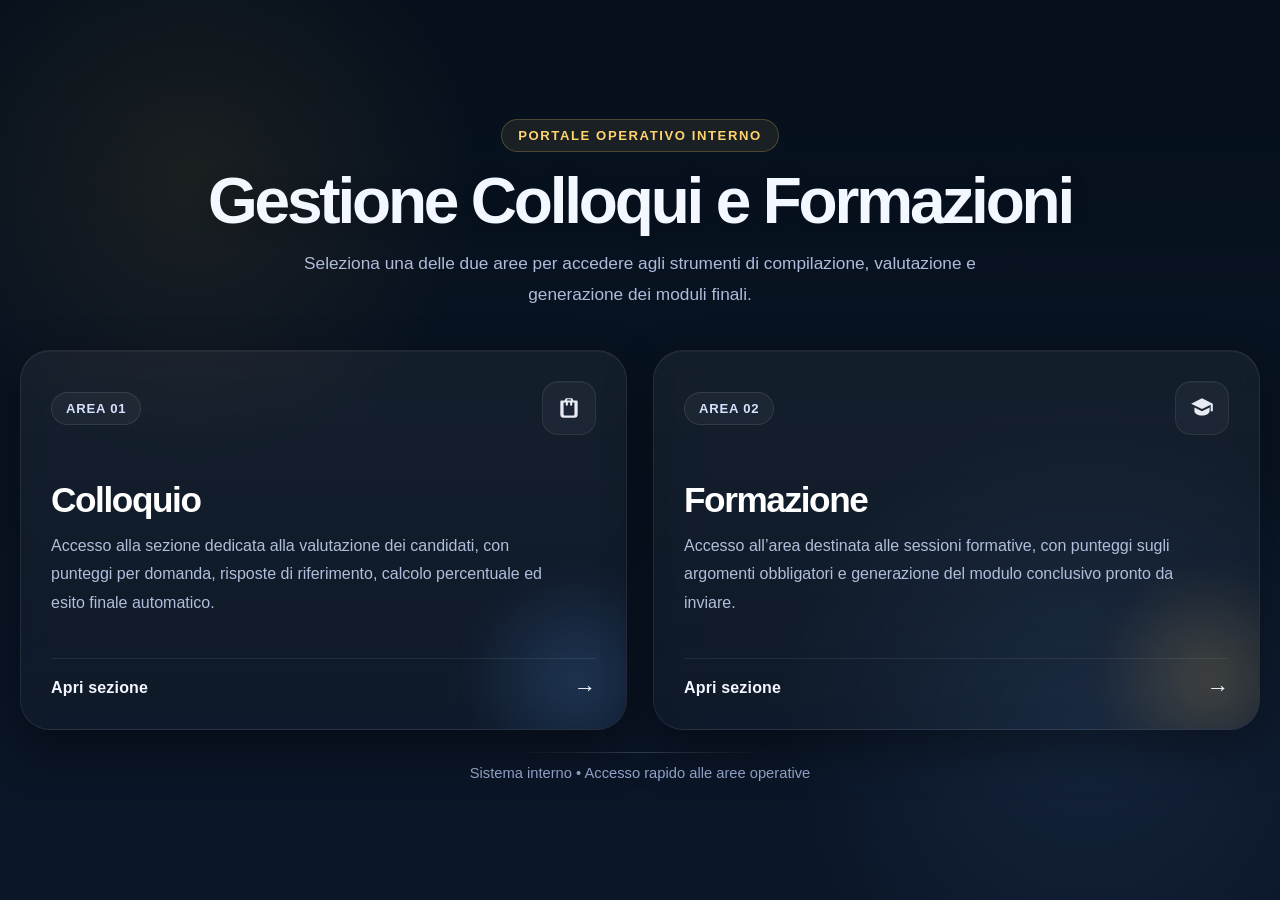
==== index.html @ fe2f15b5 "Add files via upload" ====
<!DOCTYPE html>
<html lang="it">
<head>
  <meta charset="UTF-8" />
  <meta name="viewport" content="width=device-width, initial-scale=1.0" />
  <title>Portale Operativo</title>
  <link rel="stylesheet" href="style.css" />
</head>
<body class="home-v2-body">
  <div class="home-v2-overlay"></div>

  <main class="home-v2-shell">
    <header class="home-v2-hero">
      <div class="home-v2-kicker">Portale operativo interno</div>

      <h1>Gestione Colloqui e Formazioni</h1>

      <p>
        Seleziona una delle due aree per accedere agli strumenti di compilazione,
        valutazione e generazione dei moduli finali.
      </p>
    </header>

    <section class="home-v2-grid">
      <a href="colloquio.html" class="home-v2-card home-v2-card-primary">
        <div class="home-v2-card-glow"></div>

        <div class="home-v2-card-top">
          <span class="home-v2-chip">Area 01</span>
          <span class="home-v2-icon">
            <svg viewBox="0 0 24 24" aria-hidden="true">
              <path d="M9 3h6l1 2h3a1 1 0 0 1 1 1v12a3 3 0 0 1-3 3H7a3 3 0 0 1-3-3V6a1 1 0 0 1 1-1h3l1-2Zm0 4H7v11a1 1 0 0 0 1 1h8a1 1 0 0 0 1-1V7h-2v2a1 1 0 1 1-2 0V7h-2v2a1 1 0 1 1-2 0V7Zm1-2h4l-.5-1h-3L10 5Z"/>
            </svg>
          </span>
        </div>

        <div class="home-v2-card-content">
          <h2>Colloquio</h2>
          <p>
            Accesso alla sezione dedicata alla valutazione dei candidati, con
            punteggi per domanda, risposte di riferimento, calcolo percentuale
            ed esito finale automatico.
          </p>
        </div>

        <div class="home-v2-card-footer">
          <span>Apri sezione</span>
          <span class="home-v2-arrow">→</span>
        </div>
      </a>

      <a href="formazione.html" class="home-v2-card home-v2-card-secondary">
        <div class="home-v2-card-glow"></div>

        <div class="home-v2-card-top">
          <span class="home-v2-chip">Area 02</span>
          <span class="home-v2-icon">
            <svg viewBox="0 0 24 24" aria-hidden="true">
              <path d="M12 3 2 8l10 5 8-4v6h2V8L12 3Zm-7 8.5V15c0 1.9 3.1 4 7 4s7-2.1 7-4v-3.5l-7 3.5-7-3.5Z"/>
            </svg>
          </span>
        </div>

        <div class="home-v2-card-content">
          <h2>Formazione</h2>
          <p>
            Accesso all’area destinata alle sessioni formative, con punteggi sugli
            argomenti obbligatori e generazione del modulo conclusivo pronto da inviare.
          </p>
        </div>

        <div class="home-v2-card-footer">
          <span>Apri sezione</span>
          <span class="home-v2-arrow">→</span>
        </div>
      </a>
    </section>

    <footer class="home-v2-footer">
      <div class="home-v2-footer-line"></div>
      <span>Sistema interno • Accesso rapido alle aree operative</span>
    </footer>
  </main>
</body>
</html>
---- style.css ----
:root {
  --bg: #07101d;
  --bg-2: #0e1728;
  --panel: #111c31;
  --panel-2: #17243d;
  --line: rgba(255, 255, 255, 0.09);
  --line-strong: rgba(255, 255, 255, 0.16);
  --text: #edf3ff;
  --muted: #aab8d8;
  --primary: #6eaaff;
  --primary-soft: rgba(110, 170, 255, 0.14);
  --green: #7ef0c2;
  --green-soft: rgba(126, 240, 194, 0.14);
  --danger: #ff7f8a;
  --danger-soft: rgba(255, 127, 138, 0.14);
  --warning: #ffd36f;
  --shadow: 0 18px 44px rgba(0, 0, 0, 0.35);
  --radius-xl: 26px;
  --radius-lg: 20px;
  --radius-md: 16px;
  --radius-sm: 12px;
}

* {
  box-sizing: border-box;
}

html, body {
  margin: 0;
  padding: 0;
}

body {
  font-family: Inter, Arial, sans-serif;
  color: var(--text);
  background:
    radial-gradient(circle at top left, rgba(110, 170, 255, 0.17), transparent 25%),
    radial-gradient(circle at bottom right, rgba(126, 240, 194, 0.10), transparent 26%),
    linear-gradient(180deg, var(--bg) 0%, var(--bg-2) 100%);
  min-height: 100vh;
}

/* LANDING */
.landing-body {
  display: flex;
  align-items: center;
  justify-content: center;
  padding: 28px;
}

.landing-container {
  width: 100%;
  max-width: 1100px;
}

.landing-hero {
  text-align: center;
  margin-bottom: 34px;
}

.landing-hero h1 {
  margin: 0 0 12px;
  font-size: clamp(2.2rem, 4vw, 3.8rem);
  line-height: 1.02;
  letter-spacing: -0.03em;
}

.landing-hero p {
  margin: 0 auto;
  max-width: 760px;
  color: var(--muted);
  line-height: 1.7;
  font-size: 1.02rem;
}

.landing-grid {
  display: grid;
  grid-template-columns: repeat(2, minmax(0, 1fr));
  gap: 24px;
}

.landing-card {
  display: flex;
  flex-direction: column;
  justify-content: space-between;
  min-height: 320px;
  padding: 28px;
  border-radius: var(--radius-xl);
  border: 1px solid var(--line);
  background: rgba(255, 255, 255, 0.04);
  box-shadow: var(--shadow);
  text-decoration: none;
  color: var(--text);
  transition: transform .2s ease, border-color .2s ease, background .2s ease;
  position: relative;
  overflow: hidden;
  backdrop-filter: blur(6px);
}

.landing-card:hover {
  transform: translateY(-6px);
  background: rgba(255, 255, 255, 0.06);
  border-color: var(--line-strong);
}

.landing-card::after {
  content: "";
  position: absolute;
  right: -48px;
  bottom: -48px;
  width: 180px;
  height: 180px;
  border-radius: 50%;
  opacity: 0.16;
  pointer-events: none;
}

.colloquio-card::after {
  background: radial-gradient(circle, var(--primary), transparent 72%);
}

.formazione-card::after {
  background: radial-gradient(circle, var(--green), transparent 72%);
}

.landing-badge {
  display: inline-flex;
  width: fit-content;
  padding: 8px 14px;
  border-radius: 999px;
  border: 1px solid var(--line);
  background: rgba(255,255,255,0.04);
  color: var(--muted);
  font-size: 0.84rem;
  font-weight: 700;
  text-transform: uppercase;
  letter-spacing: .03em;
}

.landing-card h2 {
  margin: 18px 0 12px;
  font-size: 2rem;
  letter-spacing: -0.03em;
}

.landing-card p {
  margin: 0;
  color: var(--muted);
  line-height: 1.7;
}

.landing-card-footer {
  margin-top: 28px;
  padding-top: 18px;
  border-top: 1px solid var(--line);
  display: flex;
  align-items: center;
  justify-content: space-between;
  font-weight: 700;
}

.landing-arrow {
  font-size: 1.3rem;
}

/* INTERNAL */
.page-shell {
  width: 100%;
  max-width: 1500px;
  margin: 0 auto;
  padding: 24px;
}

.topbar {
  display: flex;
  justify-content: space-between;
  align-items: flex-start;
  gap: 18px;
  margin-bottom: 24px;
}

.eyebrow {
  margin: 0 0 8px;
  text-transform: uppercase;
  letter-spacing: .08em;
  font-size: .8rem;
  color: var(--muted);
}

.topbar h1 {
  margin: 0;
  font-size: clamp(2rem, 3vw, 3rem);
  letter-spacing: -0.03em;
}

.ghost-link {
  display: inline-flex;
  align-items: center;
  gap: 8px;
  color: var(--text);
  text-decoration: none;
  padding: 12px 14px;
  border: 1px solid var(--line);
  border-radius: 12px;
  background: rgba(255,255,255,0.03);
}

.main-grid {
  display: grid;
  grid-template-columns: 1.2fr 0.8fr;
  gap: 20px;
  margin-bottom: 20px;
}

.panel {
  background: var(--panel);
  border: 1px solid var(--line);
  border-radius: var(--radius-xl);
  box-shadow: var(--shadow);
  overflow: hidden;
  margin-bottom: 20px;
}

.panel-header {
  padding: 20px 22px;
  border-bottom: 1px solid var(--line);
}

.panel-header h2 {
  margin: 0 0 8px;
  font-size: 1.2rem;
}

.panel-header p {
  margin: 0;
  color: var(--muted);
  line-height: 1.6;
}

.panel-body {
  padding: 22px;
}

.form-grid {
  display: grid;
  gap: 14px;
}

.form-grid.cols-2 {
  grid-template-columns: repeat(2, minmax(0, 1fr));
}

label {
  display: grid;
  gap: 8px;
  font-size: .94rem;
  color: var(--muted);
}

input,
select,
textarea,
button {
  font: inherit;
}

input,
select,
textarea {
  width: 100%;
  background: #0b1323;
  color: var(--text);
  border: 1px solid rgba(255,255,255,0.08);
  border-radius: 12px;
  padding: 12px 14px;
  outline: none;
}

input:focus,
select:focus,
textarea:focus {
  border-color: rgba(110, 170, 255, 0.5);
  box-shadow: 0 0 0 3px rgba(110, 170, 255, 0.10);
}

.sticky-panel {
  position: sticky;
  top: 18px;
  align-self: start;
}

.stats-grid {
  display: grid;
  grid-template-columns: repeat(2, minmax(0, 1fr));
  gap: 12px;
}

.stat-card {
  background: var(--panel-2);
  border: 1px solid var(--line);
  border-radius: 16px;
  padding: 16px;
}

.stat-card span {
  display: block;
  color: var(--muted);
  font-size: .9rem;
  margin-bottom: 8px;
}

.stat-card strong {
  font-size: 1.3rem;
}

.side-actions {
  display: grid;
  gap: 10px;
  margin-top: 18px;
}

.btn {
  border: 0;
  border-radius: 12px;
  padding: 12px 16px;
  cursor: pointer;
  font-weight: 700;
}

.btn-primary {
  background: linear-gradient(135deg, var(--primary), #8abaff);
  color: #061220;
}

.btn-danger {
  background: var(--danger-soft);
  color: #ffdbe0;
  border: 1px solid rgba(255, 127, 138, 0.28);
}

.btn-secondary {
  background: rgba(255,255,255,0.05);
  color: var(--text);
  border: 1px solid var(--line);
}

.questions-wrapper {
  display: grid;
  gap: 18px;
}

.section-block {
  background: var(--panel-2);
  border: 1px solid var(--line);
  border-radius: 18px;
  overflow: hidden;
}

.section-header {
  padding: 16px 18px;
  border-bottom: 1px solid var(--line);
  background: rgba(255,255,255,0.02);
}

.section-header h3 {
  margin: 0;
  font-size: 1rem;
}

.section-inner {
  padding: 18px;
  display: grid;
  gap: 14px;
}

.question-card {
  background: #0e1729;
  border: 1px solid rgba(255,255,255,0.06);
  border-radius: 16px;
  padding: 16px;
  display: grid;
  gap: 14px;
}

.question-top {
  display: flex;
  justify-content: space-between;
  gap: 14px;
  align-items: flex-start;
}

.question-title {
  margin: 0;
  font-size: 1rem;
  line-height: 1.5;
}

.points-badge {
  white-space: nowrap;
  border-radius: 999px;
  padding: 8px 12px;
  font-size: .82rem;
  font-weight: 700;
  border: 1px solid rgba(110, 170, 255, 0.20);
  background: rgba(110, 170, 255, 0.12);
  color: #cfe2ff;
}

.question-controls {
  display: grid;
  grid-template-columns: 180px 1fr auto;
  gap: 12px;
  align-items: end;
}

.answer-box {
  display: none;
  border: 1px solid rgba(126, 240, 194, 0.18);
  background: rgba(126, 240, 194, 0.08);
  color: #dffef1;
  border-radius: 14px;
  padding: 14px;
  line-height: 1.6;
}

.answer-box.open {
  display: block;
}

.summary-box {
  min-height: 280px;
  resize: vertical;
  white-space: pre-wrap;
  line-height: 1.65;
}

.placeholder-box {
  min-height: 240px;
  border-radius: 18px;
  border: 1px dashed var(--line-strong);
  display: flex;
  align-items: center;
  justify-content: center;
  color: var(--muted);
  background: rgba(255,255,255,0.03);
}

.result-positive {
  color: #9ef5cf;
}

.result-negative {
  color: #ffd0d5;
}

@media (max-width: 1100px) {
  .main-grid {
    grid-template-columns: 1fr;
  }

  .sticky-panel {
    position: static;
  }

  .question-controls {
    grid-template-columns: 1fr;
  }
}

@media (max-width: 800px) {
  .landing-grid,
  .form-grid.cols-2,
  .stats-grid {
    grid-template-columns: 1fr;
  }

  .topbar {
    flex-direction: column;
  }

  .landing-card {
    min-height: 260px;
  }

  .question-top {
    flex-direction: column;
  }
}
/* =========================
   HOME V2
========================= */

.home-v2-body {
  position: relative;
  min-height: 100vh;
  margin: 0;
  overflow: hidden;
  display: flex;
  align-items: center;
  justify-content: center;
  padding: 32px 20px;
  background:
    radial-gradient(circle at 15% 20%, rgba(255, 196, 64, 0.08), transparent 22%),
    radial-gradient(circle at 85% 80%, rgba(110, 170, 255, 0.10), transparent 24%),
    linear-gradient(180deg, #06101c 0%, #0b1628 100%);
}

.home-v2-overlay {
  position: fixed;
  inset: 0;
  pointer-events: none;
  background:
    linear-gradient(rgba(255,255,255,0.02) 1px, transparent 1px),
    linear-gradient(90deg, rgba(255,255,255,0.02) 1px, transparent 1px);
  background-size: 42px 42px;
  mask-image: radial-gradient(circle at center, black 45%, transparent 100%);
  opacity: 0.35;
}

.home-v2-shell {
  position: relative;
  z-index: 1;
  width: 100%;
  max-width: 1260px;
}

.home-v2-hero {
  text-align: center;
  margin-bottom: 40px;
}

.home-v2-kicker {
  display: inline-flex;
  align-items: center;
  justify-content: center;
  margin-bottom: 18px;
  padding: 8px 16px;
  border-radius: 999px;
  border: 1px solid rgba(255, 208, 108, 0.22);
  background: rgba(255, 208, 108, 0.08);
  color: #ffd46e;
  font-size: 0.82rem;
  font-weight: 800;
  text-transform: uppercase;
  letter-spacing: 0.12em;
}

.home-v2-hero h1 {
  margin: 0 0 16px;
  font-size: clamp(2.6rem, 5vw, 4.8rem);
  line-height: 0.98;
  letter-spacing: -0.05em;
  color: #f3f7ff;
  text-shadow: 0 4px 18px rgba(0,0,0,0.18);
}

.home-v2-hero p {
  margin: 0 auto;
  max-width: 760px;
  color: #aebcda;
  font-size: 1.08rem;
  line-height: 1.8;
}

.home-v2-grid {
  display: grid;
  grid-template-columns: repeat(2, minmax(0, 1fr));
  gap: 26px;
}

.home-v2-card {
  position: relative;
  display: flex;
  flex-direction: column;
  justify-content: space-between;
  min-height: 380px;
  padding: 30px;
  border-radius: 30px;
  overflow: hidden;
  text-decoration: none;
  color: #edf3ff;
  border: 1px solid rgba(255,255,255,0.08);
  background:
    linear-gradient(180deg, rgba(255,255,255,0.05) 0%, rgba(255,255,255,0.025) 100%);
  box-shadow:
    0 18px 48px rgba(0,0,0,0.38),
    inset 0 1px 0 rgba(255,255,255,0.04);
  backdrop-filter: blur(10px);
  transition:
    transform 0.25s ease,
    border-color 0.25s ease,
    box-shadow 0.25s ease,
    background 0.25s ease;
}

.home-v2-card:hover {
  transform: translateY(-8px);
  border-color: rgba(255,255,255,0.16);
  box-shadow:
    0 26px 64px rgba(0,0,0,0.42),
    inset 0 1px 0 rgba(255,255,255,0.06);
  background:
    linear-gradient(180deg, rgba(255,255,255,0.065) 0%, rgba(255,255,255,0.03) 100%);
}

.home-v2-card-glow {
  position: absolute;
  right: -70px;
  bottom: -70px;
  width: 240px;
  height: 240px;
  border-radius: 50%;
  opacity: 0.18;
  pointer-events: none;
  filter: blur(12px);
}

.home-v2-card-primary .home-v2-card-glow {
  background: radial-gradient(circle, rgba(96, 166, 255, 1), transparent 70%);
}

.home-v2-card-secondary .home-v2-card-glow {
  background: radial-gradient(circle, rgba(255, 208, 108, 1), transparent 70%);
}

.home-v2-card-top {
  position: relative;
  z-index: 1;
  display: flex;
  align-items: center;
  justify-content: space-between;
  gap: 14px;
}

.home-v2-chip {
  display: inline-flex;
  width: fit-content;
  padding: 8px 14px;
  border-radius: 999px;
  border: 1px solid rgba(255,255,255,0.10);
  background: rgba(255,255,255,0.04);
  color: #d6e2ff;
  font-size: 0.82rem;
  font-weight: 800;
  text-transform: uppercase;
  letter-spacing: 0.06em;
}

.home-v2-icon {
  width: 54px;
  height: 54px;
  border-radius: 16px;
  display: flex;
  align-items: center;
  justify-content: center;
  background: rgba(255,255,255,0.04);
  border: 1px solid rgba(255,255,255,0.08);
  box-shadow: inset 0 1px 0 rgba(255,255,255,0.03);
}

.home-v2-icon svg {
  width: 26px;
  height: 26px;
  fill: #f4f7ff;
  opacity: 0.95;
}

.home-v2-card-content {
  position: relative;
  z-index: 1;
  margin: 34px 0 28px;
}

.home-v2-card-content h2 {
  margin: 0 0 14px;
  font-size: 2.2rem;
  line-height: 1.02;
  letter-spacing: -0.04em;
  color: #ffffff;
}

.home-v2-card-content p {
  margin: 0;
  max-width: 96%;
  color: #b1bedb;
  line-height: 1.8;
  font-size: 1rem;
}

.home-v2-card-footer {
  position: relative;
  z-index: 1;
  display: flex;
  align-items: center;
  justify-content: space-between;
  gap: 14px;
  padding-top: 18px;
  border-top: 1px solid rgba(255,255,255,0.08);
  color: #f2f6ff;
  font-weight: 800;
  letter-spacing: 0.01em;
}

.home-v2-arrow {
  font-size: 1.4rem;
  line-height: 1;
  transition: transform 0.2s ease;
}

.home-v2-card:hover .home-v2-arrow {
  transform: translateX(4px);
}

.home-v2-footer {
  margin-top: 22px;
  text-align: center;
  color: #95a7cb;
  font-size: 0.92rem;
}

.home-v2-footer-line {
  width: 100%;
  max-width: 260px;
  height: 1px;
  margin: 0 auto 12px;
  background: linear-gradient(90deg, transparent, rgba(255,255,255,0.18), transparent);
}

@media (max-width: 920px) {
  .home-v2-grid {
    grid-template-columns: 1fr;
  }

  .home-v2-card {
    min-height: 300px;
  }

  .home-v2-hero {
    margin-bottom: 30px;
  }
}
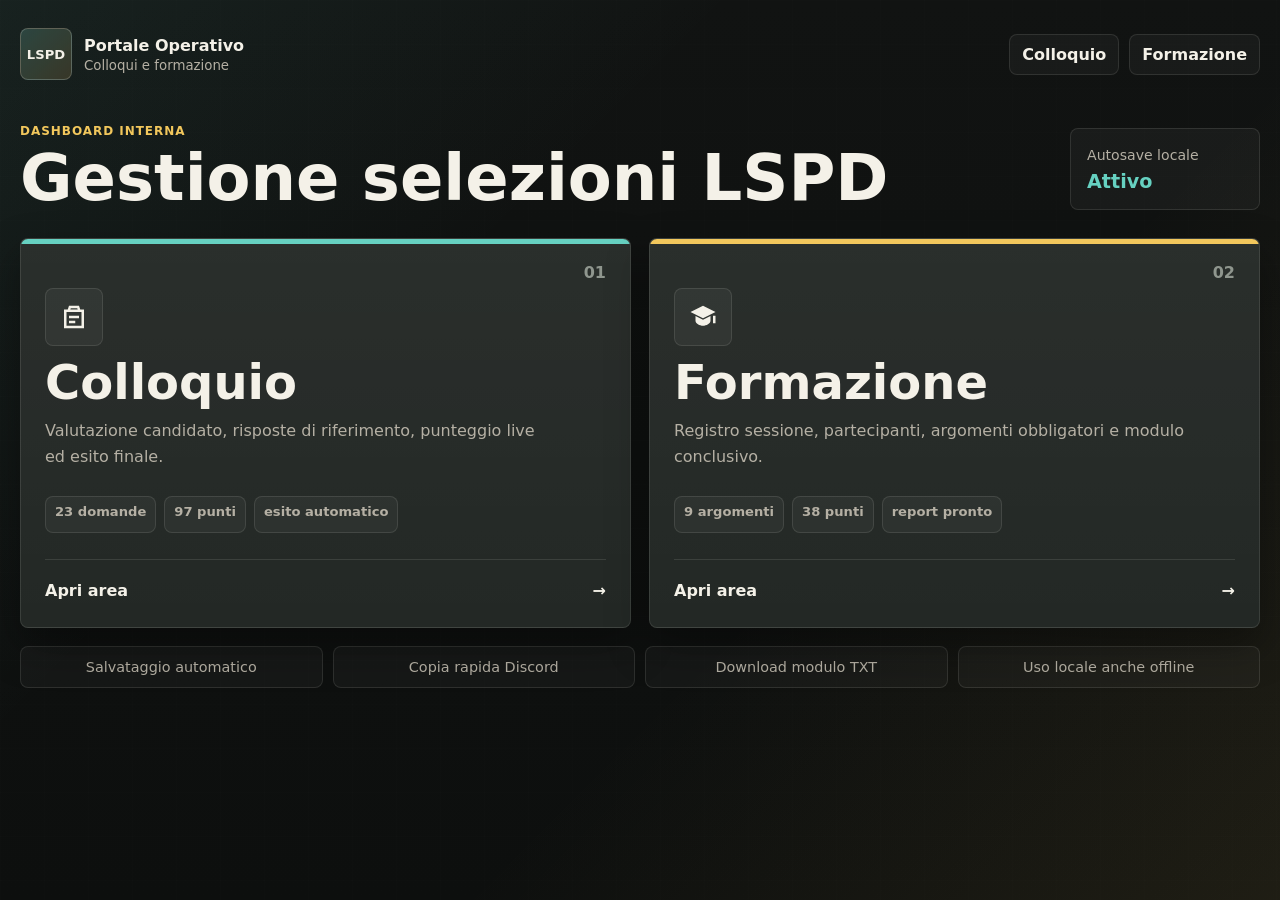
==== commit 0683dfb0: "Migliora esperienza portale operativo" ====
--- a/index.html
+++ b/index.html
@@ -1,85 +1,98 @@
-<!DOCTYPE html>
-<html lang="it">
-<head>
-  <meta charset="UTF-8" />
-  <meta name="viewport" content="width=device-width, initial-scale=1.0" />
-  <title>Portale Operativo</title>
-  <link rel="stylesheet" href="style.css" />
-</head>
-<body class="home-v2-body">
-  <div class="home-v2-overlay"></div>
-
-  <main class="home-v2-shell">
-    <header class="home-v2-hero">
-      <div class="home-v2-kicker">Portale operativo interno</div>
-
-      <h1>Gestione Colloqui e Formazioni</h1>
-
-      <p>
-        Seleziona una delle due aree per accedere agli strumenti di compilazione,
-        valutazione e generazione dei moduli finali.
-      </p>
-    </header>
-
-    <section class="home-v2-grid">
-      <a href="colloquio.html" class="home-v2-card home-v2-card-primary">
-        <div class="home-v2-card-glow"></div>
-
-        <div class="home-v2-card-top">
-          <span class="home-v2-chip">Area 01</span>
-          <span class="home-v2-icon">
-            <svg viewBox="0 0 24 24" aria-hidden="true">
-              <path d="M9 3h6l1 2h3a1 1 0 0 1 1 1v12a3 3 0 0 1-3 3H7a3 3 0 0 1-3-3V6a1 1 0 0 1 1-1h3l1-2Zm0 4H7v11a1 1 0 0 0 1 1h8a1 1 0 0 0 1-1V7h-2v2a1 1 0 1 1-2 0V7h-2v2a1 1 0 1 1-2 0V7Zm1-2h4l-.5-1h-3L10 5Z"/>
-            </svg>
-          </span>
-        </div>
-
-        <div class="home-v2-card-content">
-          <h2>Colloquio</h2>
-          <p>
-            Accesso alla sezione dedicata alla valutazione dei candidati, con
-            punteggi per domanda, risposte di riferimento, calcolo percentuale
-            ed esito finale automatico.
-          </p>
-        </div>
-
-        <div class="home-v2-card-footer">
-          <span>Apri sezione</span>
-          <span class="home-v2-arrow">→</span>
-        </div>
-      </a>
-
-      <a href="formazione.html" class="home-v2-card home-v2-card-secondary">
-        <div class="home-v2-card-glow"></div>
-
-        <div class="home-v2-card-top">
-          <span class="home-v2-chip">Area 02</span>
-          <span class="home-v2-icon">
-            <svg viewBox="0 0 24 24" aria-hidden="true">
-              <path d="M12 3 2 8l10 5 8-4v6h2V8L12 3Zm-7 8.5V15c0 1.9 3.1 4 7 4s7-2.1 7-4v-3.5l-7 3.5-7-3.5Z"/>
-            </svg>
-          </span>
-        </div>
-
-        <div class="home-v2-card-content">
-          <h2>Formazione</h2>
-          <p>
-            Accesso all’area destinata alle sessioni formative, con punteggi sugli
-            argomenti obbligatori e generazione del modulo conclusivo pronto da inviare.
-          </p>
-        </div>
-
-        <div class="home-v2-card-footer">
-          <span>Apri sezione</span>
-          <span class="home-v2-arrow">→</span>
-        </div>
-      </a>
-    </section>
-
-    <footer class="home-v2-footer">
-      <div class="home-v2-footer-line"></div>
-      <span>Sistema interno • Accesso rapido alle aree operative</span>
-    </footer>
-  </main>
-</body>
-</html>+<!DOCTYPE html>
+<html lang="it">
+<head>
+  <meta charset="UTF-8" />
+  <meta name="viewport" content="width=device-width, initial-scale=1.0" />
+  <title>Portale Operativo LSPD</title>
+  <link rel="stylesheet" href="style.css" />
+</head>
+<body class="home-body">
+  <main class="home-shell">
+    <header class="home-topbar">
+      <a class="brand-link" href="index.html" aria-label="Portale operativo LSPD">
+        <span class="brand-mark">LSPD</span>
+        <span class="brand-copy">
+          <strong>Portale Operativo</strong>
+          <small>Colloqui e formazione</small>
+        </span>
+      </a>
+
+      <nav class="home-nav" aria-label="Sezioni principali">
+        <a href="colloquio.html">Colloquio</a>
+        <a href="formazione.html">Formazione</a>
+      </nav>
+    </header>
+
+    <section class="home-hero" aria-labelledby="homeTitle">
+      <div>
+        <p class="eyebrow">Dashboard interna</p>
+        <h1 id="homeTitle">Gestione selezioni LSPD</h1>
+      </div>
+
+      <div class="home-hero-panel" aria-label="Stato strumenti">
+        <span>Autosave locale</span>
+        <strong>Attivo</strong>
+      </div>
+    </section>
+
+    <section class="home-grid" aria-label="Aree operative">
+      <a href="colloquio.html" class="home-card home-card-primary">
+        <span class="card-index">01</span>
+        <span class="card-icon" aria-hidden="true">
+          <svg viewBox="0 0 24 24">
+            <path d="M8 3h8l1 3h3v15H4V6h3l1-3Zm1.4 2-.35 1h5.9l-.35-1H9.4ZM6 8v11h12V8H6Zm2 3h8v2H8v-2Zm0 4h5v2H8v-2Z"/>
+          </svg>
+        </span>
+
+        <div class="home-card-copy">
+          <h2>Colloquio</h2>
+          <p>Valutazione candidato, risposte di riferimento, punteggio live ed esito finale.</p>
+        </div>
+
+        <ul class="card-meta" aria-label="Dettagli colloquio">
+          <li>23 domande</li>
+          <li>97 punti</li>
+          <li>esito automatico</li>
+        </ul>
+
+        <span class="card-action">
+          Apri area
+          <span aria-hidden="true">→</span>
+        </span>
+      </a>
+
+      <a href="formazione.html" class="home-card home-card-secondary">
+        <span class="card-index">02</span>
+        <span class="card-icon" aria-hidden="true">
+          <svg viewBox="0 0 24 24">
+            <path d="M12 3 2 8l10 5 10-5-10-5Zm-6 8.2V15c0 2.2 3.3 4 6 4s6-1.8 6-4v-3.8l-6 3-6-3Zm14 .8v5h2v-6h-2Z"/>
+          </svg>
+        </span>
+
+        <div class="home-card-copy">
+          <h2>Formazione</h2>
+          <p>Registro sessione, partecipanti, argomenti obbligatori e modulo conclusivo.</p>
+        </div>
+
+        <ul class="card-meta" aria-label="Dettagli formazione">
+          <li>9 argomenti</li>
+          <li>38 punti</li>
+          <li>report pronto</li>
+        </ul>
+
+        <span class="card-action">
+          Apri area
+          <span aria-hidden="true">→</span>
+        </span>
+      </a>
+    </section>
+
+    <section class="home-strip" aria-label="Funzioni principali">
+      <span>Salvataggio automatico</span>
+      <span>Copia rapida Discord</span>
+      <span>Download modulo TXT</span>
+      <span>Uso locale anche offline</span>
+    </section>
+  </main>
+</body>
+</html>
--- a/style.css
+++ b/style.css
@@ -1,741 +1,795 @@
-:root {
-  --bg: #07101d;
-  --bg-2: #0e1728;
-  --panel: #111c31;
-  --panel-2: #17243d;
-  --line: rgba(255, 255, 255, 0.09);
-  --line-strong: rgba(255, 255, 255, 0.16);
-  --text: #edf3ff;
-  --muted: #aab8d8;
-  --primary: #6eaaff;
-  --primary-soft: rgba(110, 170, 255, 0.14);
-  --green: #7ef0c2;
-  --green-soft: rgba(126, 240, 194, 0.14);
-  --danger: #ff7f8a;
-  --danger-soft: rgba(255, 127, 138, 0.14);
-  --warning: #ffd36f;
-  --shadow: 0 18px 44px rgba(0, 0, 0, 0.35);
-  --radius-xl: 26px;
-  --radius-lg: 20px;
-  --radius-md: 16px;
-  --radius-sm: 12px;
-}
-
-* {
-  box-sizing: border-box;
-}
-
-html, body {
-  margin: 0;
-  padding: 0;
-}
-
-body {
-  font-family: Inter, Arial, sans-serif;
-  color: var(--text);
-  background:
-    radial-gradient(circle at top left, rgba(110, 170, 255, 0.17), transparent 25%),
-    radial-gradient(circle at bottom right, rgba(126, 240, 194, 0.10), transparent 26%),
-    linear-gradient(180deg, var(--bg) 0%, var(--bg-2) 100%);
-  min-height: 100vh;
-}
-
-/* LANDING */
-.landing-body {
-  display: flex;
-  align-items: center;
-  justify-content: center;
-  padding: 28px;
-}
-
-.landing-container {
-  width: 100%;
-  max-width: 1100px;
-}
-
-.landing-hero {
-  text-align: center;
-  margin-bottom: 34px;
-}
-
-.landing-hero h1 {
-  margin: 0 0 12px;
-  font-size: clamp(2.2rem, 4vw, 3.8rem);
-  line-height: 1.02;
-  letter-spacing: -0.03em;
-}
-
-.landing-hero p {
-  margin: 0 auto;
-  max-width: 760px;
-  color: var(--muted);
-  line-height: 1.7;
-  font-size: 1.02rem;
-}
-
-.landing-grid {
-  display: grid;
-  grid-template-columns: repeat(2, minmax(0, 1fr));
-  gap: 24px;
-}
-
-.landing-card {
-  display: flex;
-  flex-direction: column;
-  justify-content: space-between;
-  min-height: 320px;
-  padding: 28px;
-  border-radius: var(--radius-xl);
-  border: 1px solid var(--line);
-  background: rgba(255, 255, 255, 0.04);
-  box-shadow: var(--shadow);
-  text-decoration: none;
-  color: var(--text);
-  transition: transform .2s ease, border-color .2s ease, background .2s ease;
-  position: relative;
-  overflow: hidden;
-  backdrop-filter: blur(6px);
-}
-
-.landing-card:hover {
-  transform: translateY(-6px);
-  background: rgba(255, 255, 255, 0.06);
-  border-color: var(--line-strong);
-}
-
-.landing-card::after {
-  content: "";
-  position: absolute;
-  right: -48px;
-  bottom: -48px;
-  width: 180px;
-  height: 180px;
-  border-radius: 50%;
-  opacity: 0.16;
-  pointer-events: none;
-}
-
-.colloquio-card::after {
-  background: radial-gradient(circle, var(--primary), transparent 72%);
-}
-
-.formazione-card::after {
-  background: radial-gradient(circle, var(--green), transparent 72%);
-}
-
-.landing-badge {
-  display: inline-flex;
-  width: fit-content;
-  padding: 8px 14px;
-  border-radius: 999px;
-  border: 1px solid var(--line);
-  background: rgba(255,255,255,0.04);
-  color: var(--muted);
-  font-size: 0.84rem;
-  font-weight: 700;
-  text-transform: uppercase;
-  letter-spacing: .03em;
-}
-
-.landing-card h2 {
-  margin: 18px 0 12px;
-  font-size: 2rem;
-  letter-spacing: -0.03em;
-}
-
-.landing-card p {
-  margin: 0;
-  color: var(--muted);
-  line-height: 1.7;
-}
-
-.landing-card-footer {
-  margin-top: 28px;
-  padding-top: 18px;
-  border-top: 1px solid var(--line);
-  display: flex;
-  align-items: center;
-  justify-content: space-between;
-  font-weight: 700;
-}
-
-.landing-arrow {
-  font-size: 1.3rem;
-}
-
-/* INTERNAL */
-.page-shell {
-  width: 100%;
-  max-width: 1500px;
-  margin: 0 auto;
-  padding: 24px;
-}
-
-.topbar {
-  display: flex;
-  justify-content: space-between;
-  align-items: flex-start;
-  gap: 18px;
-  margin-bottom: 24px;
-}
-
-.eyebrow {
-  margin: 0 0 8px;
-  text-transform: uppercase;
-  letter-spacing: .08em;
-  font-size: .8rem;
-  color: var(--muted);
-}
-
-.topbar h1 {
-  margin: 0;
-  font-size: clamp(2rem, 3vw, 3rem);
-  letter-spacing: -0.03em;
-}
-
-.ghost-link {
-  display: inline-flex;
-  align-items: center;
-  gap: 8px;
-  color: var(--text);
-  text-decoration: none;
-  padding: 12px 14px;
-  border: 1px solid var(--line);
-  border-radius: 12px;
-  background: rgba(255,255,255,0.03);
-}
-
-.main-grid {
-  display: grid;
-  grid-template-columns: 1.2fr 0.8fr;
-  gap: 20px;
-  margin-bottom: 20px;
-}
-
-.panel {
-  background: var(--panel);
-  border: 1px solid var(--line);
-  border-radius: var(--radius-xl);
-  box-shadow: var(--shadow);
-  overflow: hidden;
-  margin-bottom: 20px;
-}
-
-.panel-header {
-  padding: 20px 22px;
-  border-bottom: 1px solid var(--line);
-}
-
-.panel-header h2 {
-  margin: 0 0 8px;
-  font-size: 1.2rem;
-}
-
-.panel-header p {
-  margin: 0;
-  color: var(--muted);
-  line-height: 1.6;
-}
-
-.panel-body {
-  padding: 22px;
-}
-
-.form-grid {
-  display: grid;
-  gap: 14px;
-}
-
-.form-grid.cols-2 {
-  grid-template-columns: repeat(2, minmax(0, 1fr));
-}
-
-label {
-  display: grid;
-  gap: 8px;
-  font-size: .94rem;
-  color: var(--muted);
-}
-
-input,
-select,
-textarea,
-button {
-  font: inherit;
-}
-
-input,
-select,
-textarea {
-  width: 100%;
-  background: #0b1323;
-  color: var(--text);
-  border: 1px solid rgba(255,255,255,0.08);
-  border-radius: 12px;
-  padding: 12px 14px;
-  outline: none;
-}
-
-input:focus,
-select:focus,
-textarea:focus {
-  border-color: rgba(110, 170, 255, 0.5);
-  box-shadow: 0 0 0 3px rgba(110, 170, 255, 0.10);
-}
-
-.sticky-panel {
-  position: sticky;
-  top: 18px;
-  align-self: start;
-}
-
-.stats-grid {
-  display: grid;
-  grid-template-columns: repeat(2, minmax(0, 1fr));
-  gap: 12px;
-}
-
-.stat-card {
-  background: var(--panel-2);
-  border: 1px solid var(--line);
-  border-radius: 16px;
-  padding: 16px;
-}
-
-.stat-card span {
-  display: block;
-  color: var(--muted);
-  font-size: .9rem;
-  margin-bottom: 8px;
-}
-
-.stat-card strong {
-  font-size: 1.3rem;
-}
-
-.side-actions {
-  display: grid;
-  gap: 10px;
-  margin-top: 18px;
-}
-
-.btn {
-  border: 0;
-  border-radius: 12px;
-  padding: 12px 16px;
-  cursor: pointer;
-  font-weight: 700;
-}
-
-.btn-primary {
-  background: linear-gradient(135deg, var(--primary), #8abaff);
-  color: #061220;
-}
-
-.btn-danger {
-  background: var(--danger-soft);
-  color: #ffdbe0;
-  border: 1px solid rgba(255, 127, 138, 0.28);
-}
-
-.btn-secondary {
-  background: rgba(255,255,255,0.05);
-  color: var(--text);
-  border: 1px solid var(--line);
-}
-
-.questions-wrapper {
-  display: grid;
-  gap: 18px;
-}
-
-.section-block {
-  background: var(--panel-2);
-  border: 1px solid var(--line);
-  border-radius: 18px;
-  overflow: hidden;
-}
-
-.section-header {
-  padding: 16px 18px;
-  border-bottom: 1px solid var(--line);
-  background: rgba(255,255,255,0.02);
-}
-
-.section-header h3 {
-  margin: 0;
-  font-size: 1rem;
-}
-
-.section-inner {
-  padding: 18px;
-  display: grid;
-  gap: 14px;
-}
-
-.question-card {
-  background: #0e1729;
-  border: 1px solid rgba(255,255,255,0.06);
-  border-radius: 16px;
-  padding: 16px;
-  display: grid;
-  gap: 14px;
-}
-
-.question-top {
-  display: flex;
-  justify-content: space-between;
-  gap: 14px;
-  align-items: flex-start;
-}
-
-.question-title {
-  margin: 0;
-  font-size: 1rem;
-  line-height: 1.5;
-}
-
-.points-badge {
-  white-space: nowrap;
-  border-radius: 999px;
-  padding: 8px 12px;
-  font-size: .82rem;
-  font-weight: 700;
-  border: 1px solid rgba(110, 170, 255, 0.20);
-  background: rgba(110, 170, 255, 0.12);
-  color: #cfe2ff;
-}
-
-.question-controls {
-  display: grid;
-  grid-template-columns: 180px 1fr auto;
-  gap: 12px;
-  align-items: end;
-}
-
-.answer-box {
-  display: none;
-  border: 1px solid rgba(126, 240, 194, 0.18);
-  background: rgba(126, 240, 194, 0.08);
-  color: #dffef1;
-  border-radius: 14px;
-  padding: 14px;
-  line-height: 1.6;
-}
-
-.answer-box.open {
-  display: block;
-}
-
-.summary-box {
-  min-height: 280px;
-  resize: vertical;
-  white-space: pre-wrap;
-  line-height: 1.65;
-}
-
-.placeholder-box {
-  min-height: 240px;
-  border-radius: 18px;
-  border: 1px dashed var(--line-strong);
-  display: flex;
-  align-items: center;
-  justify-content: center;
-  color: var(--muted);
-  background: rgba(255,255,255,0.03);
-}
-
-.result-positive {
-  color: #9ef5cf;
-}
-
-.result-negative {
-  color: #ffd0d5;
-}
-
-@media (max-width: 1100px) {
-  .main-grid {
-    grid-template-columns: 1fr;
-  }
-
-  .sticky-panel {
-    position: static;
-  }
-
-  .question-controls {
-    grid-template-columns: 1fr;
-  }
-}
-
-@media (max-width: 800px) {
-  .landing-grid,
-  .form-grid.cols-2,
-  .stats-grid {
-    grid-template-columns: 1fr;
-  }
-
-  .topbar {
-    flex-direction: column;
-  }
-
-  .landing-card {
-    min-height: 260px;
-  }
-
-  .question-top {
-    flex-direction: column;
-  }
-}
-/* =========================
-   HOME V2
-========================= */
-
-.home-v2-body {
-  position: relative;
-  min-height: 100vh;
-  margin: 0;
-  overflow: hidden;
-  display: flex;
-  align-items: center;
-  justify-content: center;
-  padding: 32px 20px;
-  background:
-    radial-gradient(circle at 15% 20%, rgba(255, 196, 64, 0.08), transparent 22%),
-    radial-gradient(circle at 85% 80%, rgba(110, 170, 255, 0.10), transparent 24%),
-    linear-gradient(180deg, #06101c 0%, #0b1628 100%);
-}
-
-.home-v2-overlay {
-  position: fixed;
-  inset: 0;
-  pointer-events: none;
-  background:
-    linear-gradient(rgba(255,255,255,0.02) 1px, transparent 1px),
-    linear-gradient(90deg, rgba(255,255,255,0.02) 1px, transparent 1px);
-  background-size: 42px 42px;
-  mask-image: radial-gradient(circle at center, black 45%, transparent 100%);
-  opacity: 0.35;
-}
-
-.home-v2-shell {
-  position: relative;
-  z-index: 1;
-  width: 100%;
-  max-width: 1260px;
-}
-
-.home-v2-hero {
-  text-align: center;
-  margin-bottom: 40px;
-}
-
-.home-v2-kicker {
-  display: inline-flex;
-  align-items: center;
-  justify-content: center;
-  margin-bottom: 18px;
-  padding: 8px 16px;
-  border-radius: 999px;
-  border: 1px solid rgba(255, 208, 108, 0.22);
-  background: rgba(255, 208, 108, 0.08);
-  color: #ffd46e;
-  font-size: 0.82rem;
-  font-weight: 800;
-  text-transform: uppercase;
-  letter-spacing: 0.12em;
-}
-
-.home-v2-hero h1 {
-  margin: 0 0 16px;
-  font-size: clamp(2.6rem, 5vw, 4.8rem);
-  line-height: 0.98;
-  letter-spacing: -0.05em;
-  color: #f3f7ff;
-  text-shadow: 0 4px 18px rgba(0,0,0,0.18);
-}
-
-.home-v2-hero p {
-  margin: 0 auto;
-  max-width: 760px;
-  color: #aebcda;
-  font-size: 1.08rem;
-  line-height: 1.8;
-}
-
-.home-v2-grid {
-  display: grid;
-  grid-template-columns: repeat(2, minmax(0, 1fr));
-  gap: 26px;
-}
-
-.home-v2-card {
-  position: relative;
-  display: flex;
-  flex-direction: column;
-  justify-content: space-between;
-  min-height: 380px;
-  padding: 30px;
-  border-radius: 30px;
-  overflow: hidden;
-  text-decoration: none;
-  color: #edf3ff;
-  border: 1px solid rgba(255,255,255,0.08);
-  background:
-    linear-gradient(180deg, rgba(255,255,255,0.05) 0%, rgba(255,255,255,0.025) 100%);
-  box-shadow:
-    0 18px 48px rgba(0,0,0,0.38),
-    inset 0 1px 0 rgba(255,255,255,0.04);
-  backdrop-filter: blur(10px);
-  transition:
-    transform 0.25s ease,
-    border-color 0.25s ease,
-    box-shadow 0.25s ease,
-    background 0.25s ease;
-}
-
-.home-v2-card:hover {
-  transform: translateY(-8px);
-  border-color: rgba(255,255,255,0.16);
-  box-shadow:
-    0 26px 64px rgba(0,0,0,0.42),
-    inset 0 1px 0 rgba(255,255,255,0.06);
-  background:
-    linear-gradient(180deg, rgba(255,255,255,0.065) 0%, rgba(255,255,255,0.03) 100%);
-}
-
-.home-v2-card-glow {
-  position: absolute;
-  right: -70px;
-  bottom: -70px;
-  width: 240px;
-  height: 240px;
-  border-radius: 50%;
-  opacity: 0.18;
-  pointer-events: none;
-  filter: blur(12px);
-}
-
-.home-v2-card-primary .home-v2-card-glow {
-  background: radial-gradient(circle, rgba(96, 166, 255, 1), transparent 70%);
-}
-
-.home-v2-card-secondary .home-v2-card-glow {
-  background: radial-gradient(circle, rgba(255, 208, 108, 1), transparent 70%);
-}
-
-.home-v2-card-top {
-  position: relative;
-  z-index: 1;
-  display: flex;
-  align-items: center;
-  justify-content: space-between;
-  gap: 14px;
-}
-
-.home-v2-chip {
-  display: inline-flex;
-  width: fit-content;
-  padding: 8px 14px;
-  border-radius: 999px;
-  border: 1px solid rgba(255,255,255,0.10);
-  background: rgba(255,255,255,0.04);
-  color: #d6e2ff;
-  font-size: 0.82rem;
-  font-weight: 800;
-  text-transform: uppercase;
-  letter-spacing: 0.06em;
-}
-
-.home-v2-icon {
-  width: 54px;
-  height: 54px;
-  border-radius: 16px;
-  display: flex;
-  align-items: center;
-  justify-content: center;
-  background: rgba(255,255,255,0.04);
-  border: 1px solid rgba(255,255,255,0.08);
-  box-shadow: inset 0 1px 0 rgba(255,255,255,0.03);
-}
-
-.home-v2-icon svg {
-  width: 26px;
-  height: 26px;
-  fill: #f4f7ff;
-  opacity: 0.95;
-}
-
-.home-v2-card-content {
-  position: relative;
-  z-index: 1;
-  margin: 34px 0 28px;
-}
-
-.home-v2-card-content h2 {
-  margin: 0 0 14px;
-  font-size: 2.2rem;
-  line-height: 1.02;
-  letter-spacing: -0.04em;
-  color: #ffffff;
-}
-
-.home-v2-card-content p {
-  margin: 0;
-  max-width: 96%;
-  color: #b1bedb;
-  line-height: 1.8;
-  font-size: 1rem;
-}
-
-.home-v2-card-footer {
-  position: relative;
-  z-index: 1;
-  display: flex;
-  align-items: center;
-  justify-content: space-between;
-  gap: 14px;
-  padding-top: 18px;
-  border-top: 1px solid rgba(255,255,255,0.08);
-  color: #f2f6ff;
-  font-weight: 800;
-  letter-spacing: 0.01em;
-}
-
-.home-v2-arrow {
-  font-size: 1.4rem;
-  line-height: 1;
-  transition: transform 0.2s ease;
-}
-
-.home-v2-card:hover .home-v2-arrow {
-  transform: translateX(4px);
-}
-
-.home-v2-footer {
-  margin-top: 22px;
-  text-align: center;
-  color: #95a7cb;
-  font-size: 0.92rem;
-}
-
-.home-v2-footer-line {
-  width: 100%;
-  max-width: 260px;
-  height: 1px;
-  margin: 0 auto 12px;
-  background: linear-gradient(90deg, transparent, rgba(255,255,255,0.18), transparent);
-}
-
-@media (max-width: 920px) {
-  .home-v2-grid {
-    grid-template-columns: 1fr;
-  }
-
-  .home-v2-card {
-    min-height: 300px;
-  }
-
-  .home-v2-hero {
-    margin-bottom: 30px;
-  }
-}+:root {
+  --bg: #111312;
+  --bg-soft: #171b19;
+  --surface: #1e2320;
+  --surface-2: #252b28;
+  --surface-3: #111614;
+  --text: #f4f1e8;
+  --muted: #b5b0a4;
+  --muted-2: #8f968e;
+  --line: rgba(244, 241, 232, 0.11);
+  --line-strong: rgba(244, 241, 232, 0.22);
+  --primary: #66d1c1;
+  --primary-strong: #2fb7a5;
+  --primary-soft: rgba(102, 209, 193, 0.14);
+  --gold: #f2c75c;
+  --gold-soft: rgba(242, 199, 92, 0.14);
+  --blue: #9ab8ff;
+  --danger: #ff827d;
+  --danger-soft: rgba(255, 130, 125, 0.14);
+  --success: #7ee2a8;
+  --shadow: 0 18px 42px rgba(0, 0, 0, 0.34);
+  --radius: 8px;
+}
+
+* {
+  box-sizing: border-box;
+}
+
+html {
+  min-height: 100%;
+  scroll-behavior: smooth;
+  background: var(--bg);
+}
+
+body {
+  margin: 0;
+  min-height: 100vh;
+  min-height: 100dvh;
+  font-family: Inter, ui-sans-serif, system-ui, -apple-system, BlinkMacSystemFont, "Segoe UI", Arial, sans-serif;
+  color: var(--text);
+  background-color: var(--bg);
+  background:
+    linear-gradient(135deg, rgba(102, 209, 193, 0.08), transparent 34%),
+    linear-gradient(315deg, rgba(242, 199, 92, 0.08), transparent 38%),
+    linear-gradient(180deg, var(--bg) 0%, #0d0f0e 100%);
+}
+
+body::before {
+  content: "";
+  position: fixed;
+  inset: 0;
+  pointer-events: none;
+  background:
+    linear-gradient(rgba(255, 255, 255, 0.025) 1px, transparent 1px),
+    linear-gradient(90deg, rgba(255, 255, 255, 0.025) 1px, transparent 1px);
+  background-size: 44px 44px;
+  opacity: 0.34;
+}
+
+a {
+  color: inherit;
+}
+
+button,
+input,
+select,
+textarea {
+  font: inherit;
+}
+
+button {
+  letter-spacing: 0;
+}
+
+svg {
+  display: block;
+}
+
+.skip-link {
+  position: fixed;
+  left: 16px;
+  top: 16px;
+  z-index: 30;
+  transform: translateY(-140%);
+  border-radius: var(--radius);
+  background: var(--text);
+  color: #111312;
+  padding: 10px 12px;
+  font-weight: 800;
+  text-decoration: none;
+  transition: transform 0.18s ease;
+}
+
+.skip-link:focus {
+  transform: translateY(0);
+}
+
+.home-body,
+.app-body {
+  position: relative;
+}
+
+.home-shell,
+.page-shell {
+  position: relative;
+  z-index: 1;
+  width: min(100% - 32px, 1240px);
+  margin: 0 auto;
+}
+
+.home-shell {
+  padding: 28px 0 36px;
+}
+
+.page-shell {
+  padding: 24px 0 40px;
+}
+
+.home-topbar,
+.topbar {
+  display: flex;
+  align-items: center;
+  justify-content: space-between;
+  gap: 18px;
+  margin-bottom: 28px;
+}
+
+.brand-link {
+  display: inline-flex;
+  align-items: center;
+  gap: 12px;
+  min-width: 0;
+  text-decoration: none;
+}
+
+.brand-mark {
+  display: inline-grid;
+  width: 52px;
+  height: 52px;
+  place-items: center;
+  border: 1px solid var(--line-strong);
+  border-radius: var(--radius);
+  background:
+    linear-gradient(135deg, rgba(102, 209, 193, 0.20), rgba(242, 199, 92, 0.12)),
+    var(--surface);
+  color: var(--text);
+  font-size: 0.82rem;
+  font-weight: 900;
+}
+
+.brand-copy {
+  display: grid;
+  gap: 3px;
+}
+
+.brand-copy strong {
+  font-size: 1rem;
+}
+
+.brand-copy small {
+  color: var(--muted);
+}
+
+.home-nav,
+.topbar-actions {
+  display: flex;
+  align-items: center;
+  gap: 10px;
+  flex-wrap: wrap;
+}
+
+.home-nav a,
+.ghost-link {
+  display: inline-flex;
+  align-items: center;
+  gap: 8px;
+  border: 1px solid var(--line);
+  border-radius: var(--radius);
+  background: rgba(255, 255, 255, 0.035);
+  color: var(--text);
+  padding: 10px 12px;
+  text-decoration: none;
+  font-weight: 750;
+}
+
+.home-nav a:hover,
+.ghost-link:hover,
+.home-card:hover {
+  border-color: var(--line-strong);
+}
+
+.home-hero {
+  display: grid;
+  grid-template-columns: minmax(0, 1fr) auto;
+  gap: 20px;
+  align-items: end;
+  margin: 44px 0 28px;
+}
+
+.eyebrow {
+  margin: 0 0 8px;
+  color: var(--gold);
+  font-size: 0.75rem;
+  font-weight: 900;
+  letter-spacing: 0.08em;
+  text-transform: uppercase;
+}
+
+.home-hero h1,
+.panel-header h1 {
+  margin: 0;
+  font-size: clamp(2rem, 5vw, 4.4rem);
+  line-height: 1;
+  letter-spacing: 0;
+}
+
+.home-hero-panel {
+  min-width: 190px;
+  border: 1px solid var(--line);
+  border-radius: var(--radius);
+  background: rgba(255, 255, 255, 0.04);
+  padding: 16px;
+}
+
+.home-hero-panel span,
+.stat-card span,
+.helper-text,
+.save-status {
+  color: var(--muted);
+  font-size: 0.88rem;
+}
+
+.home-hero-panel strong {
+  display: block;
+  margin-top: 6px;
+  color: var(--primary);
+  font-size: 1.2rem;
+}
+
+.home-grid {
+  display: grid;
+  grid-template-columns: repeat(2, minmax(0, 1fr));
+  gap: 18px;
+}
+
+.home-card {
+  position: relative;
+  display: grid;
+  min-height: 390px;
+  padding: 24px;
+  border: 1px solid var(--line);
+  border-radius: var(--radius);
+  background:
+    linear-gradient(180deg, rgba(255, 255, 255, 0.055), rgba(255, 255, 255, 0.025)),
+    var(--surface);
+  box-shadow: var(--shadow);
+  overflow: hidden;
+  text-decoration: none;
+  transition: transform 0.18s ease, border-color 0.18s ease, background 0.18s ease;
+}
+
+.home-card::before {
+  content: "";
+  position: absolute;
+  inset: 0 0 auto 0;
+  height: 5px;
+  background: var(--primary);
+}
+
+.home-card-secondary::before {
+  background: var(--gold);
+}
+
+.home-card:hover {
+  transform: translateY(-4px);
+  background:
+    linear-gradient(180deg, rgba(255, 255, 255, 0.075), rgba(255, 255, 255, 0.035)),
+    var(--surface);
+}
+
+.card-index {
+  justify-self: end;
+  color: var(--muted-2);
+  font-weight: 900;
+}
+
+.card-icon {
+  display: grid;
+  width: 58px;
+  height: 58px;
+  place-items: center;
+  border: 1px solid var(--line);
+  border-radius: var(--radius);
+  background: rgba(255, 255, 255, 0.045);
+}
+
+.card-icon svg {
+  width: 30px;
+  height: 30px;
+  fill: var(--text);
+}
+
+.home-card-copy {
+  align-self: end;
+}
+
+.home-card-copy h2 {
+  margin: 0 0 12px;
+  font-size: clamp(2rem, 4vw, 3rem);
+  line-height: 1;
+  letter-spacing: 0;
+}
+
+.home-card-copy p {
+  max-width: 32rem;
+  margin: 0;
+  color: var(--muted);
+  line-height: 1.65;
+}
+
+.card-meta {
+  display: flex;
+  gap: 8px;
+  flex-wrap: wrap;
+  margin: 26px 0;
+  padding: 0;
+  list-style: none;
+}
+
+.card-meta li,
+.panel-badge {
+  border: 1px solid var(--line);
+  border-radius: var(--radius);
+  background: rgba(255, 255, 255, 0.04);
+  color: var(--muted);
+  padding: 7px 9px;
+  font-size: 0.82rem;
+  font-weight: 800;
+}
+
+.card-action {
+  display: flex;
+  justify-content: space-between;
+  gap: 16px;
+  align-items: center;
+  border-top: 1px solid var(--line);
+  padding-top: 18px;
+  font-weight: 900;
+}
+
+.home-strip {
+  display: grid;
+  grid-template-columns: repeat(4, minmax(0, 1fr));
+  gap: 10px;
+  margin-top: 18px;
+}
+
+.home-strip span {
+  border: 1px solid var(--line);
+  border-radius: var(--radius);
+  background: rgba(255, 255, 255, 0.035);
+  color: var(--muted);
+  padding: 12px;
+  text-align: center;
+  font-size: 0.9rem;
+}
+
+.main-grid {
+  display: grid;
+  grid-template-columns: minmax(0, 1.2fr) minmax(330px, 0.8fr);
+  gap: 18px;
+  align-items: start;
+  margin-bottom: 18px;
+}
+
+.panel {
+  border: 1px solid var(--line);
+  border-radius: var(--radius);
+  background:
+    linear-gradient(180deg, rgba(255, 255, 255, 0.04), rgba(255, 255, 255, 0.018)),
+    var(--surface);
+  box-shadow: var(--shadow);
+  overflow: hidden;
+  margin-bottom: 18px;
+}
+
+.panel-header {
+  display: flex;
+  justify-content: space-between;
+  align-items: flex-start;
+  gap: 16px;
+  border-bottom: 1px solid var(--line);
+  padding: 20px;
+}
+
+.panel-header h2,
+.rules-box h3 {
+  margin: 0;
+  font-size: 1.15rem;
+  letter-spacing: 0;
+}
+
+.panel-body {
+  padding: 20px;
+}
+
+.form-grid {
+  display: grid;
+  gap: 14px;
+}
+
+.form-grid.cols-2 {
+  grid-template-columns: repeat(2, minmax(0, 1fr));
+}
+
+label {
+  display: grid;
+  gap: 8px;
+  color: var(--muted);
+  font-size: 0.92rem;
+  font-weight: 750;
+}
+
+input,
+select,
+textarea {
+  width: 100%;
+  border: 1px solid var(--line);
+  border-radius: var(--radius);
+  background: var(--surface-3);
+  color: var(--text);
+  outline: none;
+  padding: 12px 13px;
+}
+
+textarea {
+  min-height: 118px;
+  resize: vertical;
+}
+
+input:focus,
+select:focus,
+textarea:focus,
+button:focus-visible,
+a:focus-visible {
+  border-color: rgba(102, 209, 193, 0.8);
+  box-shadow: 0 0 0 3px rgba(102, 209, 193, 0.16);
+}
+
+.participants-field {
+  margin-top: 14px;
+}
+
+.sticky-panel {
+  position: sticky;
+  top: 18px;
+}
+
+.progress-track {
+  height: 10px;
+  border-radius: var(--radius);
+  background: rgba(255, 255, 255, 0.07);
+  overflow: hidden;
+  margin-bottom: 16px;
+}
+
+.progress-track span {
+  display: block;
+  width: 0;
+  height: 100%;
+  border-radius: inherit;
+  background: linear-gradient(90deg, var(--primary), var(--gold));
+  transition: width 0.22s ease;
+}
+
+.stats-grid {
+  display: grid;
+  grid-template-columns: repeat(2, minmax(0, 1fr));
+  gap: 10px;
+}
+
+.stat-card {
+  min-width: 0;
+  border: 1px solid var(--line);
+  border-radius: var(--radius);
+  background: var(--surface-2);
+  padding: 14px;
+}
+
+.stat-wide {
+  grid-column: 1 / -1;
+}
+
+.stat-card strong {
+  display: block;
+  margin-top: 7px;
+  font-size: 1.32rem;
+  line-height: 1.15;
+  overflow-wrap: anywhere;
+}
+
+.helper-text {
+  min-height: 1.35em;
+  margin: 14px 0 0;
+  line-height: 1.5;
+}
+
+.helper-text.is-complete {
+  color: var(--success);
+}
+
+.side-actions {
+  display: grid;
+  grid-template-columns: 1fr 1fr;
+  gap: 10px;
+  margin-top: 16px;
+}
+
+.side-actions .btn-danger {
+  grid-column: 1 / -1;
+}
+
+.btn {
+  display: inline-flex;
+  min-height: 44px;
+  align-items: center;
+  justify-content: center;
+  border: 1px solid transparent;
+  border-radius: var(--radius);
+  padding: 10px 14px;
+  cursor: pointer;
+  font-weight: 900;
+}
+
+.btn-primary {
+  background: var(--primary);
+  color: #07110f;
+}
+
+.btn-secondary {
+  border-color: var(--line);
+  background: rgba(255, 255, 255, 0.045);
+  color: var(--text);
+}
+
+.btn-danger {
+  border-color: rgba(255, 130, 125, 0.28);
+  background: var(--danger-soft);
+  color: #ffd9d7;
+}
+
+.btn:hover {
+  filter: brightness(1.04);
+}
+
+.save-status {
+  margin: 12px 0 0;
+}
+
+.save-status.is-ok {
+  color: var(--success);
+}
+
+.save-status.is-error {
+  color: var(--danger);
+}
+
+.questions-wrapper {
+  display: grid;
+  gap: 14px;
+}
+
+.section-block {
+  border: 1px solid var(--line);
+  border-radius: var(--radius);
+  background: var(--surface-2);
+  overflow: hidden;
+}
+
+.section-header {
+  display: flex;
+  align-items: center;
+  justify-content: space-between;
+  gap: 12px;
+  border-bottom: 1px solid var(--line);
+  background: rgba(255, 255, 255, 0.025);
+  padding: 15px 16px;
+}
+
+.section-header h3 {
+  margin: 0;
+  font-size: 1rem;
+}
+
+.section-counter {
+  color: var(--muted);
+  font-size: 0.82rem;
+  font-weight: 800;
+}
+
+.section-inner {
+  display: grid;
+  gap: 12px;
+  padding: 14px;
+}
+
+.question-card {
+  display: grid;
+  gap: 14px;
+  border: 1px solid rgba(244, 241, 232, 0.08);
+  border-radius: var(--radius);
+  background: #171c19;
+  padding: 15px;
+}
+
+.question-top {
+  display: flex;
+  align-items: flex-start;
+  justify-content: space-between;
+  gap: 14px;
+}
+
+.question-title {
+  margin: 0;
+  font-size: 1rem;
+  line-height: 1.45;
+}
+
+.points-badge {
+  flex: 0 0 auto;
+  border: 1px solid rgba(102, 209, 193, 0.26);
+  border-radius: var(--radius);
+  background: var(--primary-soft);
+  color: #d6fff8;
+  padding: 7px 9px;
+  font-size: 0.8rem;
+  font-weight: 900;
+  white-space: nowrap;
+}
+
+.question-controls {
+  display: grid;
+  grid-template-columns: 180px minmax(0, 1fr) auto;
+  gap: 12px;
+  align-items: end;
+}
+
+.answer-box {
+  display: none;
+  border: 1px solid rgba(126, 226, 168, 0.24);
+  border-radius: var(--radius);
+  background: rgba(126, 226, 168, 0.10);
+  color: #e3ffee;
+  padding: 13px;
+  line-height: 1.6;
+}
+
+.answer-box.open {
+  display: block;
+}
+
+.summary-box {
+  min-height: 300px;
+  white-space: pre-wrap;
+  line-height: 1.65;
+}
+
+.rules-grid {
+  display: grid;
+  grid-template-columns: repeat(3, minmax(0, 1fr));
+  gap: 12px;
+}
+
+.rules-box {
+  border: 1px solid var(--line);
+  border-radius: var(--radius);
+  background: var(--surface-2);
+  padding: 16px;
+}
+
+.rules-box p,
+.rules-list {
+  margin: 10px 0 0;
+  color: var(--muted);
+  line-height: 1.65;
+}
+
+.rules-list {
+  padding-left: 1.1rem;
+}
+
+.rules-list li + li {
+  margin-top: 8px;
+}
+
+.rules-list strong {
+  color: var(--text);
+}
+
+.rules-box-highlight {
+  border-color: rgba(242, 199, 92, 0.32);
+  background: var(--gold-soft);
+}
+
+.result-positive {
+  color: var(--success);
+}
+
+.result-negative {
+  color: #ffb6b3;
+}
+
+.result-pending {
+  color: var(--gold);
+}
+
+.toast-region {
+  position: fixed;
+  right: 18px;
+  bottom: 18px;
+  z-index: 50;
+  display: grid;
+  gap: 10px;
+  width: min(360px, calc(100vw - 32px));
+}
+
+.toast {
+  border: 1px solid var(--line-strong);
+  border-left: 5px solid var(--primary);
+  border-radius: var(--radius);
+  background: rgba(30, 35, 32, 0.96);
+  box-shadow: var(--shadow);
+  color: var(--text);
+  padding: 13px 14px;
+  line-height: 1.45;
+}
+
+.toast.is-error {
+  border-left-color: var(--danger);
+}
+
+.toast.is-warning {
+  border-left-color: var(--gold);
+}
+
+@media (max-width: 1060px) {
+  .main-grid,
+  .rules-grid {
+    grid-template-columns: 1fr;
+  }
+
+  .sticky-panel {
+    position: static;
+  }
+
+  .question-controls {
+    grid-template-columns: 1fr;
+  }
+}
+
+@media (max-width: 760px) {
+  .home-shell,
+  .page-shell {
+    width: min(100% - 20px, 1240px);
+  }
+
+  .home-topbar,
+  .topbar,
+  .home-hero,
+  .question-top {
+    align-items: stretch;
+    grid-template-columns: 1fr;
+    flex-direction: column;
+  }
+
+  .home-grid,
+  .home-strip,
+  .form-grid.cols-2,
+  .stats-grid {
+    grid-template-columns: 1fr;
+  }
+
+  .home-card {
+    min-height: 330px;
+  }
+
+  .panel-header,
+  .topbar {
+    flex-direction: column;
+  }
+
+  .side-actions {
+    grid-template-columns: 1fr;
+  }
+}
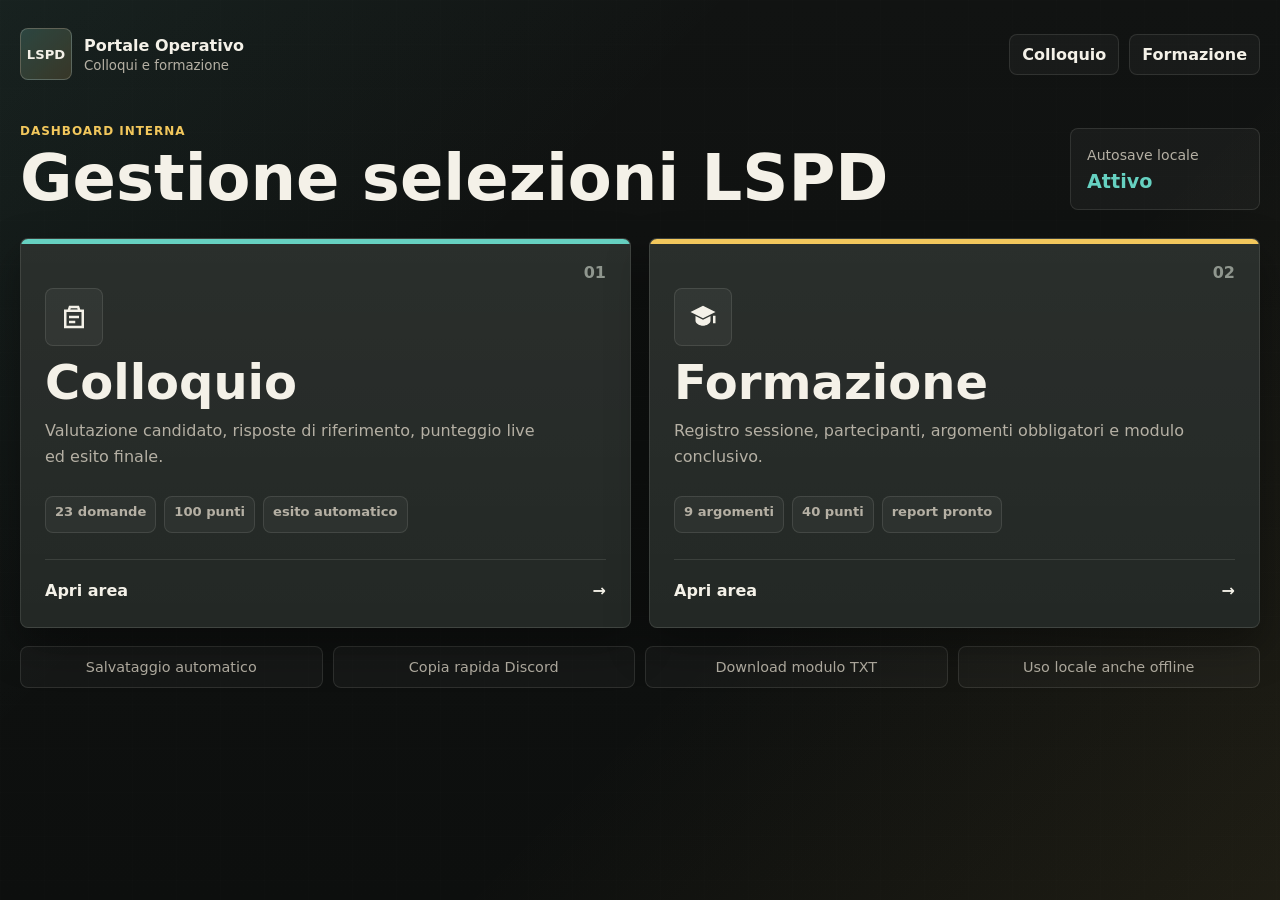
==== commit d338cf83: "Sistema domande e punteggi" ====
--- a/index.html
+++ b/index.html
@@ -51,7 +51,7 @@
 
         <ul class="card-meta" aria-label="Dettagli colloquio">
           <li>23 domande</li>
-          <li>97 punti</li>
+          <li>100 punti</li>
           <li>esito automatico</li>
         </ul>
 
@@ -76,7 +76,7 @@
 
         <ul class="card-meta" aria-label="Dettagli formazione">
           <li>9 argomenti</li>
-          <li>38 punti</li>
+          <li>40 punti</li>
           <li>report pronto</li>
         </ul>
 
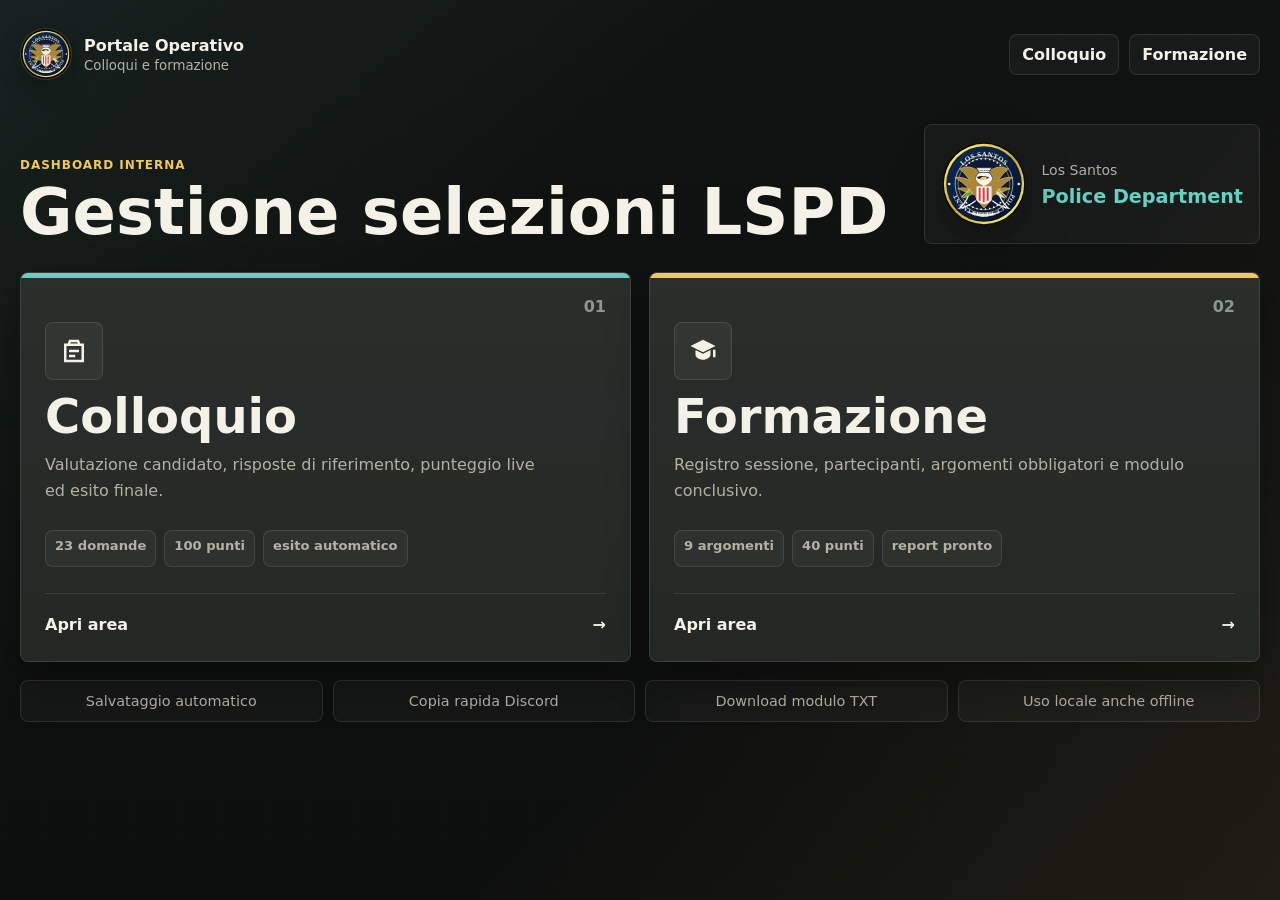
==== commit a28d7cc5: "Aggiungi stemma LSPD" ====
--- a/index.html
+++ b/index.html
@@ -10,7 +10,9 @@
   <main class="home-shell">
     <header class="home-topbar">
       <a class="brand-link" href="index.html" aria-label="Portale operativo LSPD">
-        <span class="brand-mark">LSPD</span>
+        <span class="brand-mark">
+          <img src="assets/lspd-stemma.svg" alt="" />
+        </span>
         <span class="brand-copy">
           <strong>Portale Operativo</strong>
           <small>Colloqui e formazione</small>
@@ -29,9 +31,12 @@
         <h1 id="homeTitle">Gestione selezioni LSPD</h1>
       </div>
 
-      <div class="home-hero-panel" aria-label="Stato strumenti">
-        <span>Autosave locale</span>
-        <strong>Attivo</strong>
+      <div class="home-hero-panel home-crest-panel" aria-label="Stemma Los Santos Police Department">
+        <img src="assets/lspd-stemma.svg" alt="Stemma Los Santos Police Department" />
+        <div>
+          <span>Los Santos</span>
+          <strong>Police Department</strong>
+        </div>
       </div>
     </section>
 
--- a/style.css
+++ b/style.css
@@ -139,13 +139,17 @@
   height: 52px;
   place-items: center;
   border: 1px solid var(--line-strong);
-  border-radius: var(--radius);
-  background:
-    linear-gradient(135deg, rgba(102, 209, 193, 0.20), rgba(242, 199, 92, 0.12)),
-    var(--surface);
-  color: var(--text);
-  font-size: 0.82rem;
-  font-weight: 900;
+  border-radius: 50%;
+  background: #05070c;
+  box-shadow: 0 8px 22px rgba(0, 0, 0, 0.28);
+  overflow: hidden;
+}
+
+.brand-mark img {
+  width: 100%;
+  height: 100%;
+  display: block;
+  object-fit: contain;
 }
 
 .brand-copy {
@@ -220,6 +224,21 @@
   border-radius: var(--radius);
   background: rgba(255, 255, 255, 0.04);
   padding: 16px;
+}
+
+.home-crest-panel {
+  display: flex;
+  align-items: center;
+  gap: 14px;
+  min-width: 310px;
+}
+
+.home-crest-panel img {
+  width: 86px;
+  height: 86px;
+  flex: 0 0 auto;
+  object-fit: contain;
+  filter: drop-shadow(0 12px 24px rgba(0, 0, 0, 0.34));
 }
 
 .home-hero-panel span,
@@ -784,6 +803,10 @@
     min-height: 330px;
   }
 
+  .home-crest-panel {
+    min-width: 0;
+  }
+
   .panel-header,
   .topbar {
     flex-direction: column;
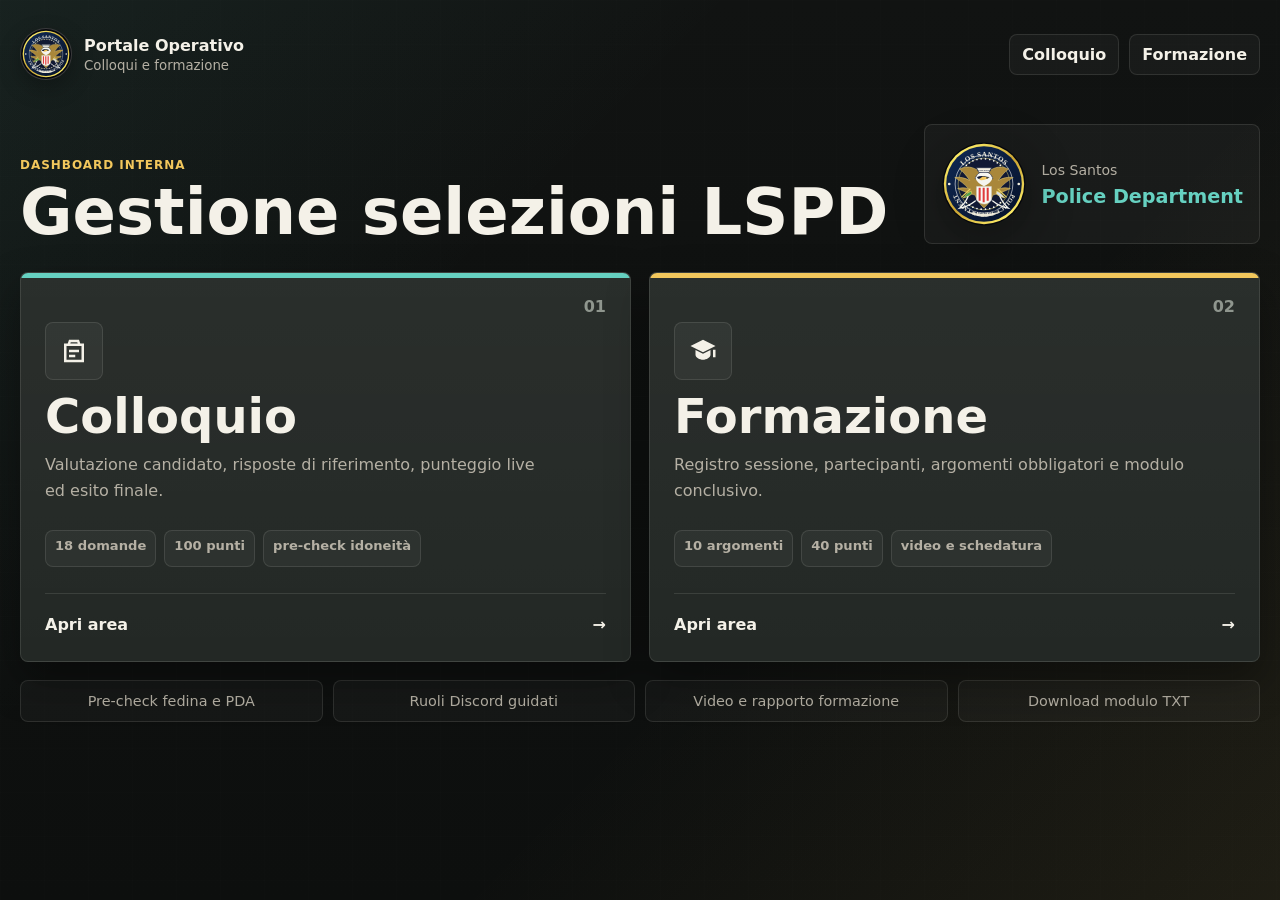
==== commit a90ab81f: "Allinea moduli alla guida assunzioni" ====
--- a/index.html
+++ b/index.html
@@ -55,14 +55,14 @@
         </div>
 
         <ul class="card-meta" aria-label="Dettagli colloquio">
-          <li>23 domande</li>
+          <li>18 domande</li>
           <li>100 punti</li>
-          <li>esito automatico</li>
+          <li>pre-check idoneità</li>
         </ul>
 
         <span class="card-action">
           Apri area
-          <span aria-hidden="true">→</span>
+          <span aria-hidden="true">&rarr;</span>
         </span>
       </a>
 
@@ -80,23 +80,23 @@
         </div>
 
         <ul class="card-meta" aria-label="Dettagli formazione">
-          <li>9 argomenti</li>
+          <li>10 argomenti</li>
           <li>40 punti</li>
-          <li>report pronto</li>
+          <li>video e schedatura</li>
         </ul>
 
         <span class="card-action">
           Apri area
-          <span aria-hidden="true">→</span>
+          <span aria-hidden="true">&rarr;</span>
         </span>
       </a>
     </section>
 
     <section class="home-strip" aria-label="Funzioni principali">
-      <span>Salvataggio automatico</span>
-      <span>Copia rapida Discord</span>
+      <span>Pre-check fedina e PDA</span>
+      <span>Ruoli Discord guidati</span>
+      <span>Video e rapporto formazione</span>
       <span>Download modulo TXT</span>
-      <span>Uso locale anche offline</span>
     </section>
   </main>
 </body>
--- a/style.css
+++ b/style.css
@@ -393,6 +393,7 @@
 }
 
 .panel {
+  min-width: 0;
   border: 1px solid var(--line);
   border-radius: var(--radius);
   background:
@@ -522,6 +523,7 @@
   min-height: 1.35em;
   margin: 14px 0 0;
   line-height: 1.5;
+  overflow-wrap: anywhere;
 }
 
 .helper-text.is-complete {
@@ -643,6 +645,7 @@
   margin: 0;
   font-size: 1rem;
   line-height: 1.45;
+  overflow-wrap: anywhere;
 }
 
 .points-badge {
@@ -691,6 +694,7 @@
 }
 
 .rules-box {
+  min-width: 0;
   border: 1px solid var(--line);
   border-radius: var(--radius);
   background: var(--surface-2);
@@ -716,6 +720,12 @@
   color: var(--text);
 }
 
+.rules-box a {
+  color: var(--primary);
+  font-weight: 850;
+  overflow-wrap: anywhere;
+}
+
 .rules-box-highlight {
   border-color: rgba(242, 199, 92, 0.32);
   background: var(--gold-soft);
@@ -780,7 +790,8 @@
 @media (max-width: 760px) {
   .home-shell,
   .page-shell {
-    width: min(100% - 20px, 1240px);
+    width: calc(100% - 24px);
+    max-width: 1240px;
   }
 
   .home-topbar,
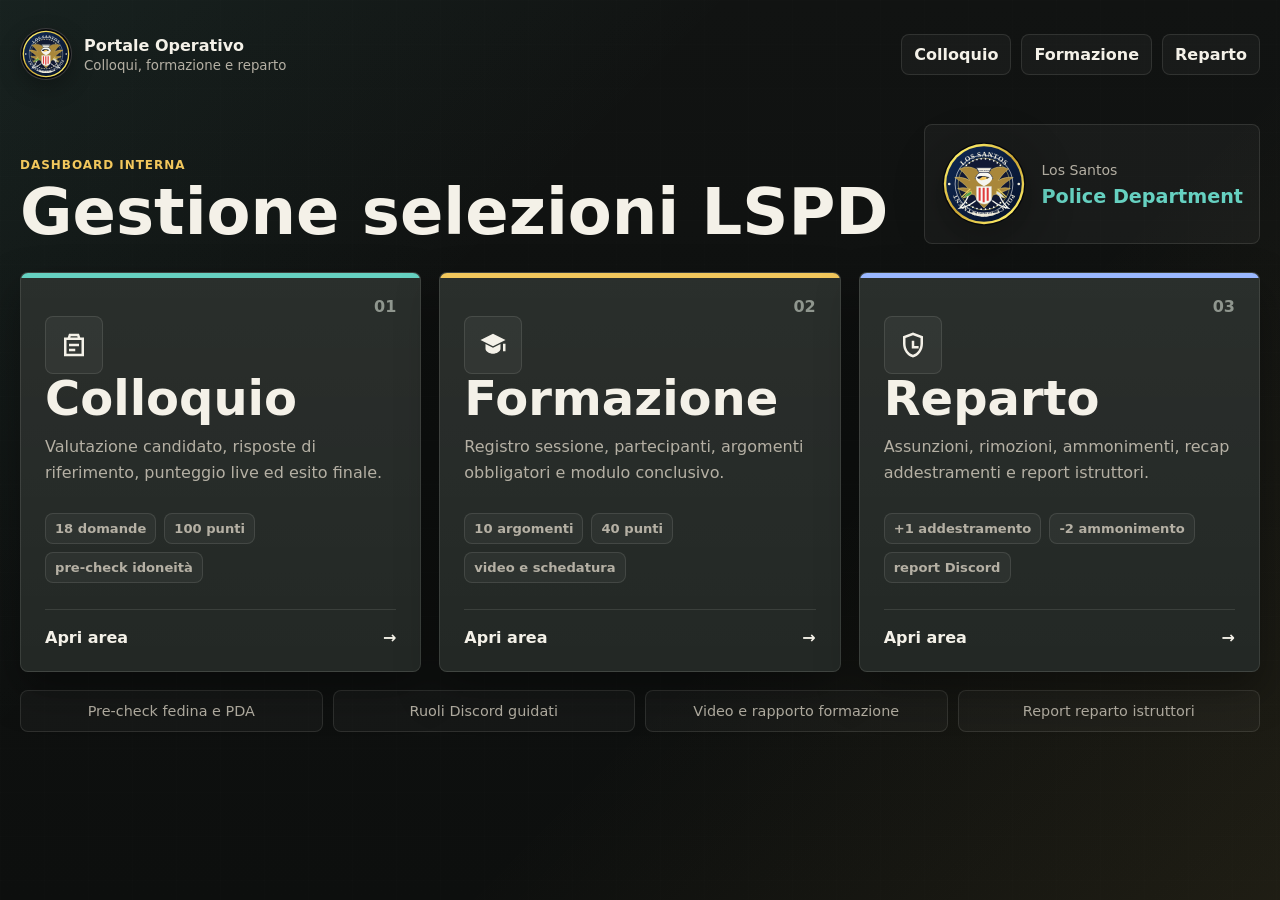
==== commit bd6a0e25: "Aggiungi gestione reparto istruttori" ====
--- a/index.html
+++ b/index.html
@@ -15,13 +15,14 @@
         </span>
         <span class="brand-copy">
           <strong>Portale Operativo</strong>
-          <small>Colloqui e formazione</small>
+          <small>Colloqui, formazione e reparto</small>
         </span>
       </a>
 
       <nav class="home-nav" aria-label="Sezioni principali">
         <a href="colloquio.html">Colloquio</a>
         <a href="formazione.html">Formazione</a>
+        <a href="istruttori.html">Reparto</a>
       </nav>
     </header>
 
@@ -90,13 +91,38 @@
           <span aria-hidden="true">&rarr;</span>
         </span>
       </a>
+
+      <a href="istruttori.html" class="home-card home-card-tertiary">
+        <span class="card-index">03</span>
+        <span class="card-icon" aria-hidden="true">
+          <svg viewBox="0 0 24 24">
+            <path d="M12 2 4 5v6c0 5.1 3.4 9.9 8 11 4.6-1.1 8-5.9 8-11V5l-8-3Zm0 2.2L18 6.4V11c0 4-2.4 7.8-6 8.8C8.4 18.8 6 15 6 11V6.4l6-2.2Zm-1 4.3h2v4.2h3.5v2H11V8.5Z"/>
+          </svg>
+        </span>
+
+        <div class="home-card-copy">
+          <h2>Reparto</h2>
+          <p>Assunzioni, rimozioni, ammonimenti, recap addestramenti e report istruttori.</p>
+        </div>
+
+        <ul class="card-meta" aria-label="Dettagli reparto istruttori">
+          <li>+1 addestramento</li>
+          <li>-2 ammonimento</li>
+          <li>report Discord</li>
+        </ul>
+
+        <span class="card-action">
+          Apri area
+          <span aria-hidden="true">&rarr;</span>
+        </span>
+      </a>
     </section>
 
     <section class="home-strip" aria-label="Funzioni principali">
       <span>Pre-check fedina e PDA</span>
       <span>Ruoli Discord guidati</span>
       <span>Video e rapporto formazione</span>
-      <span>Download modulo TXT</span>
+      <span>Report reparto istruttori</span>
     </section>
   </main>
 </body>
--- a/style.css
+++ b/style.css
@@ -258,7 +258,7 @@
 
 .home-grid {
   display: grid;
-  grid-template-columns: repeat(2, minmax(0, 1fr));
+  grid-template-columns: repeat(3, minmax(0, 1fr));
   gap: 18px;
 }
 
@@ -288,6 +288,10 @@
 
 .home-card-secondary::before {
   background: var(--gold);
+}
+
+.home-card-tertiary::before {
+  background: var(--blue);
 }
 
 .home-card:hover {
@@ -687,6 +691,83 @@
   line-height: 1.65;
 }
 
+.summary-box-tall {
+  min-height: 430px;
+}
+
+.movement-grid {
+  display: grid;
+  grid-template-columns: repeat(4, minmax(0, 1fr));
+  gap: 14px;
+  align-items: end;
+}
+
+.movement-reason-field {
+  grid-column: span 2;
+}
+
+.instructors-toolbar {
+  display: grid;
+  grid-template-columns: minmax(0, 1fr) auto;
+  gap: 12px;
+  align-items: end;
+  margin-bottom: 14px;
+}
+
+.instructor-list {
+  display: grid;
+  gap: 12px;
+}
+
+.instructor-row {
+  display: grid;
+  grid-template-columns: 120px minmax(160px, 1fr) repeat(3, minmax(92px, 0.55fr)) 92px auto;
+  gap: 10px;
+  align-items: end;
+  border: 1px solid rgba(244, 241, 232, 0.08);
+  border-radius: var(--radius);
+  background: #171c19;
+  padding: 12px;
+}
+
+.instructor-row.is-inactive {
+  opacity: 0.72;
+}
+
+.instructor-row.is-inactive input[type="text"] {
+  text-decoration: line-through;
+}
+
+.check-row {
+  display: flex;
+  min-height: 44px;
+  align-items: center;
+  gap: 9px;
+}
+
+.check-row input {
+  width: auto;
+}
+
+.score-chip {
+  display: inline-flex;
+  min-height: 44px;
+  align-items: center;
+  justify-content: center;
+  border: 1px solid rgba(102, 209, 193, 0.26);
+  border-radius: var(--radius);
+  background: var(--primary-soft);
+  color: #d6fff8;
+  padding: 9px;
+  font-weight: 900;
+  white-space: nowrap;
+}
+
+.btn-small {
+  min-height: 44px;
+  padding: 9px 11px;
+}
+
 .rules-grid {
   display: grid;
   grid-template-columns: repeat(3, minmax(0, 1fr));
@@ -774,8 +855,15 @@
 
 @media (max-width: 1060px) {
   .main-grid,
-  .rules-grid {
+  .rules-grid,
+  .home-grid,
+  .movement-grid,
+  .instructor-row {
     grid-template-columns: 1fr;
+  }
+
+  .movement-reason-field {
+    grid-column: auto;
   }
 
   .sticky-panel {
@@ -806,7 +894,8 @@
   .home-grid,
   .home-strip,
   .form-grid.cols-2,
-  .stats-grid {
+  .stats-grid,
+  .instructors-toolbar {
     grid-template-columns: 1fr;
   }
 
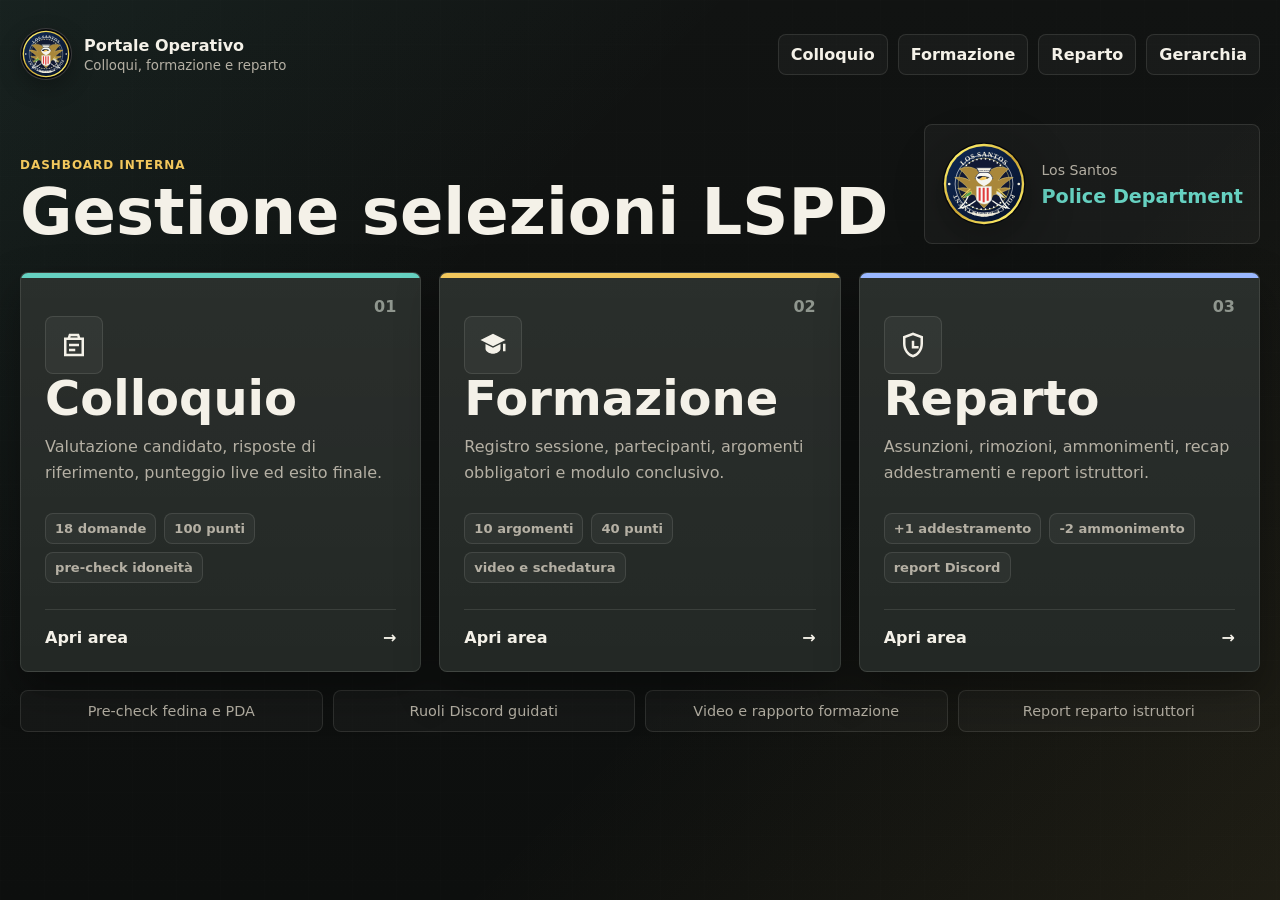
==== commit 07c36a8f: "Aggiungi gerarchia istruttori" ====
--- a/index.html
+++ b/index.html
@@ -23,6 +23,7 @@
         <a href="colloquio.html">Colloquio</a>
         <a href="formazione.html">Formazione</a>
         <a href="istruttori.html">Reparto</a>
+        <a href="gerarchia.html">Gerarchia</a>
       </nav>
     </header>
 
--- a/style.css
+++ b/style.css
@@ -28,6 +28,7 @@
 
 html {
   min-height: 100%;
+  overflow-x: hidden;
   scroll-behavior: smooth;
   background: var(--bg);
 }
@@ -36,6 +37,7 @@
   margin: 0;
   min-height: 100vh;
   min-height: 100dvh;
+  overflow-x: hidden;
   font-family: Inter, ui-sans-serif, system-ui, -apple-system, BlinkMacSystemFont, "Segoe UI", Arial, sans-serif;
   color: var(--text);
   background-color: var(--bg);
@@ -76,6 +78,20 @@
   display: block;
 }
 
+[hidden] {
+  display: none !important;
+}
+
+.visually-hidden {
+  position: absolute;
+  width: 1px;
+  height: 1px;
+  overflow: hidden;
+  clip: rect(0 0 0 0);
+  white-space: nowrap;
+  clip-path: inset(50%);
+}
+
 .skip-link {
   position: fixed;
   left: 16px;
@@ -523,6 +539,11 @@
   overflow-wrap: anywhere;
 }
 
+.stat-wide strong {
+  font-size: 1.12rem;
+  word-break: break-word;
+}
+
 .helper-text {
   min-height: 1.35em;
   margin: 14px 0 0;
@@ -545,6 +566,92 @@
   grid-column: 1 / -1;
 }
 
+.movement-ledger {
+  margin-top: 18px;
+  border-top: 1px solid var(--line);
+  padding-top: 16px;
+}
+
+.movement-ledger-header,
+.movement-log-top {
+  display: flex;
+  align-items: flex-start;
+  justify-content: space-between;
+  flex-wrap: wrap;
+  gap: 10px;
+}
+
+.movement-ledger-header h3 {
+  margin: 4px 0 0;
+  font-size: 1rem;
+}
+
+.movement-log {
+  display: grid;
+  gap: 9px;
+  margin-top: 12px;
+}
+
+.movement-log-item {
+  display: grid;
+  grid-template-columns: minmax(0, 1fr) auto;
+  gap: 10px;
+  align-items: center;
+  border: 1px solid rgba(244, 241, 232, 0.08);
+  border-radius: var(--radius);
+  background: #171c19;
+  padding: 10px;
+}
+
+.movement-log-item .btn {
+  align-self: stretch;
+}
+
+.movement-log-copy {
+  min-width: 0;
+}
+
+.movement-id-chip,
+.movement-type-chip {
+  display: inline-flex;
+  min-width: 0;
+  align-items: center;
+  border-radius: var(--radius);
+  padding: 5px 7px;
+  font-size: 0.72rem;
+  font-weight: 900;
+  overflow-wrap: anywhere;
+}
+
+.movement-id-chip {
+  border: 1px solid rgba(242, 199, 92, 0.28);
+  background: var(--gold-soft);
+  color: var(--gold);
+}
+
+.movement-type-chip {
+  border: 1px solid rgba(102, 209, 193, 0.22);
+  background: var(--primary-soft);
+  color: var(--primary);
+}
+
+.movement-log-item p,
+.movement-log-item small {
+  margin: 7px 0 0;
+  line-height: 1.45;
+  overflow-wrap: anywhere;
+}
+
+.movement-log-item p {
+  color: var(--text);
+  font-weight: 850;
+}
+
+.movement-log-item small {
+  display: block;
+  color: var(--muted);
+}
+
 .btn {
   display: inline-flex;
   min-height: 44px;
@@ -576,6 +683,12 @@
 
 .btn:hover {
   filter: brightness(1.04);
+}
+
+.btn:disabled {
+  cursor: not-allowed;
+  opacity: 0.42;
+  filter: none;
 }
 
 .save-status {
@@ -695,9 +808,305 @@
   min-height: 430px;
 }
 
+.report-module {
+  display: grid;
+  gap: 14px;
+}
+
+.report-toolbar {
+  display: flex;
+  align-items: center;
+  justify-content: space-between;
+  gap: 14px;
+  border: 1px solid var(--line);
+  border-radius: var(--radius);
+  background: var(--surface-2);
+  padding: 12px;
+}
+
+.report-meta,
+.report-inline-actions {
+  display: flex;
+  align-items: center;
+  flex-wrap: wrap;
+  gap: 8px;
+}
+
+.report-meta span {
+  border: 1px solid rgba(102, 209, 193, 0.22);
+  border-radius: var(--radius);
+  background: var(--primary-soft);
+  color: #d6fff8;
+  padding: 7px 9px;
+  font-size: 0.82rem;
+  font-weight: 850;
+}
+
+.report-inline-actions .btn {
+  min-height: 40px;
+}
+
+.report-panel .summary-box {
+  min-height: 520px;
+}
+
+.legacy-import-card {
+  display: grid;
+  gap: 14px;
+  border: 1px solid var(--line);
+  border-radius: var(--radius);
+  background: rgba(255, 255, 255, 0.025);
+  padding: 14px;
+}
+
+.legacy-import-main {
+  display: flex;
+  align-items: center;
+  justify-content: space-between;
+  gap: 14px;
+}
+
+.legacy-import-main h3 {
+  margin: 0;
+  font-size: 1rem;
+}
+
+.legacy-import-actions {
+  display: flex;
+  flex-wrap: wrap;
+  justify-content: flex-end;
+  gap: 10px;
+}
+
+.legacy-import-actions .btn {
+  min-height: 40px;
+}
+
+.legacy-paste-panel {
+  display: grid;
+  gap: 12px;
+  border-top: 1px solid var(--line);
+  padding-top: 14px;
+}
+
+.legacy-paste-panel textarea {
+  min-height: 180px;
+  resize: vertical;
+}
+
+.legacy-paste-panel .btn {
+  justify-self: end;
+  min-width: 220px;
+}
+
+.hierarchy-main .panel-body > .btn {
+  margin-top: 14px;
+}
+
+.hierarchy-board {
+  display: grid;
+  gap: 14px;
+}
+
+.hierarchy-role-card {
+  border: 1px solid var(--line);
+  border-radius: var(--radius);
+  background: rgba(255, 255, 255, 0.025);
+  overflow: hidden;
+}
+
+.hierarchy-role-header {
+  display: flex;
+  align-items: flex-start;
+  justify-content: space-between;
+  gap: 14px;
+  border-bottom: 1px solid var(--line);
+  padding: 14px;
+}
+
+.hierarchy-role-header h3 {
+  margin: 0;
+  font-size: 1.04rem;
+}
+
+.hierarchy-member-list {
+  display: grid;
+  gap: 10px;
+  padding: 14px;
+}
+
+.hierarchy-member-row {
+  display: grid;
+  grid-template-columns: minmax(180px, 0.75fr) minmax(180px, 1fr) auto;
+  gap: 10px;
+  align-items: end;
+  border-radius: var(--radius);
+  background: var(--surface-3);
+  padding: 12px;
+}
+
+.hierarchy-member-actions {
+  display: flex;
+  gap: 8px;
+  align-items: stretch;
+}
+
+.hierarchy-member-actions .btn {
+  min-height: 44px;
+}
+
+.hierarchy-empty {
+  margin: 0;
+  border: 1px dashed var(--line);
+  border-radius: var(--radius);
+  color: var(--muted);
+  padding: 12px;
+}
+
+.archive-empty {
+  border: 1px dashed var(--line-strong);
+  border-radius: var(--radius);
+  background: rgba(255, 255, 255, 0.025);
+  padding: 18px;
+}
+
+.archive-empty p {
+  margin: 0;
+  color: var(--muted);
+  line-height: 1.6;
+}
+
+.archive-workspace {
+  display: grid;
+  gap: 14px;
+}
+
+.archive-tabs {
+  display: flex;
+  gap: 8px;
+  overflow-x: auto;
+  padding-bottom: 4px;
+}
+
+.archive-tab {
+  flex: 0 0 auto;
+  border: 1px solid var(--line);
+  border-radius: var(--radius);
+  background: rgba(255, 255, 255, 0.045);
+  color: var(--text);
+  padding: 10px 12px;
+  cursor: pointer;
+  font-weight: 900;
+}
+
+.archive-tab.is-active {
+  border-color: rgba(102, 209, 193, 0.52);
+  background: var(--primary-soft);
+  color: #d6fff8;
+}
+
+.archive-chart-shell {
+  border: 1px solid var(--line);
+  border-radius: var(--radius);
+  background: var(--surface-2);
+  overflow: hidden;
+}
+
+.archive-chart-header {
+  display: flex;
+  align-items: flex-start;
+  justify-content: space-between;
+  gap: 14px;
+  border-bottom: 1px solid var(--line);
+  padding: 16px;
+}
+
+.archive-chart-header h3 {
+  margin: 0;
+  font-size: 1.1rem;
+}
+
+.archive-metrics {
+  display: flex;
+  flex-wrap: wrap;
+  justify-content: flex-end;
+  gap: 8px;
+}
+
+.archive-metrics span {
+  border: 1px solid rgba(242, 199, 92, 0.28);
+  border-radius: var(--radius);
+  background: var(--gold-soft);
+  color: var(--gold);
+  padding: 7px 9px;
+  font-size: 0.82rem;
+  font-weight: 900;
+}
+
+.archive-chart {
+  display: grid;
+  gap: 10px;
+  padding: 16px;
+}
+
+.archive-chart-row {
+  display: grid;
+  grid-template-columns: minmax(140px, 0.45fr) minmax(0, 1fr) 76px 118px;
+  gap: 10px;
+  align-items: center;
+}
+
+.archive-chart-row strong,
+.archive-chart-row small {
+  overflow-wrap: anywhere;
+}
+
+.archive-chart-row small {
+  color: var(--muted);
+}
+
+.archive-chart-track {
+  height: 16px;
+  border-radius: var(--radius);
+  background: rgba(255, 255, 255, 0.07);
+  overflow: hidden;
+}
+
+.archive-chart-track span {
+  display: block;
+  height: 100%;
+  border-radius: inherit;
+  background: linear-gradient(90deg, var(--primary-strong), var(--primary));
+}
+
+.archive-chart-row.is-negative .archive-chart-track span {
+  background: linear-gradient(90deg, #b94c49, var(--danger));
+}
+
+.archive-chart-row.is-zero .archive-chart-track span {
+  background: rgba(255, 255, 255, 0.22);
+}
+
+.archive-points {
+  justify-self: end;
+  border: 1px solid rgba(102, 209, 193, 0.22);
+  border-radius: var(--radius);
+  background: var(--primary-soft);
+  color: #d6fff8;
+  padding: 6px 8px;
+  font-weight: 900;
+  white-space: nowrap;
+}
+
+.archive-chart-row.is-negative .archive-points {
+  border-color: rgba(255, 130, 125, 0.28);
+  background: var(--danger-soft);
+  color: #ffd9d7;
+}
+
 .movement-grid {
   display: grid;
-  grid-template-columns: repeat(4, minmax(0, 1fr));
+  grid-template-columns: repeat(3, minmax(0, 1fr));
   gap: 14px;
   align-items: end;
 }
@@ -708,7 +1117,7 @@
 
 .instructors-toolbar {
   display: grid;
-  grid-template-columns: minmax(0, 1fr) auto;
+  grid-template-columns: minmax(0, 1fr) minmax(220px, 0.6fr) auto;
   gap: 12px;
   align-items: end;
   margin-bottom: 14px;
@@ -721,7 +1130,7 @@
 
 .instructor-row {
   display: grid;
-  grid-template-columns: 120px minmax(160px, 1fr) repeat(3, minmax(92px, 0.55fr)) 92px auto;
+  grid-template-columns: 120px minmax(180px, 1fr) minmax(110px, 0.45fr) minmax(92px, 0.4fr) 92px minmax(130px, 0.55fr) auto;
   gap: 10px;
   align-items: end;
   border: 1px solid rgba(244, 241, 232, 0.08);
@@ -763,6 +1172,18 @@
   white-space: nowrap;
 }
 
+.quick-actions {
+  display: grid;
+  grid-template-columns: repeat(2, minmax(0, 1fr));
+  gap: 6px;
+}
+
+.quick-actions .btn {
+  min-height: 44px;
+  padding: 9px 8px;
+  white-space: nowrap;
+}
+
 .btn-small {
   min-height: 44px;
   padding: 9px 11px;
@@ -858,7 +1279,8 @@
   .rules-grid,
   .home-grid,
   .movement-grid,
-  .instructor-row {
+  .instructor-row,
+  .hierarchy-member-row {
     grid-template-columns: 1fr;
   }
 
@@ -872,14 +1294,55 @@
 
   .question-controls {
     grid-template-columns: 1fr;
+  }
+
+  .report-toolbar {
+    align-items: stretch;
+    flex-direction: column;
+  }
+
+  .report-inline-actions .btn {
+    flex: 1 1 180px;
+  }
+
+  .legacy-import-main {
+    align-items: stretch;
+    flex-direction: column;
+  }
+
+  .legacy-import-actions {
+    justify-content: flex-start;
+  }
+
+  .hierarchy-member-actions {
+    display: grid;
+    grid-template-columns: repeat(3, minmax(0, 1fr));
+  }
+
+  .archive-chart-header {
+    flex-direction: column;
+  }
+
+  .archive-metrics {
+    justify-content: flex-start;
+  }
+
+  .archive-chart-row {
+    grid-template-columns: minmax(120px, 0.45fr) minmax(0, 1fr) 70px;
+  }
+
+  .archive-chart-row small {
+    grid-column: 2 / -1;
   }
 }
 
 @media (max-width: 760px) {
   .home-shell,
   .page-shell {
-    width: calc(100% - 24px);
-    max-width: 1240px;
+    width: auto;
+    max-width: none;
+    margin-right: 12px;
+    margin-left: 12px;
   }
 
   .home-topbar,
@@ -912,7 +1375,83 @@
     flex-direction: column;
   }
 
+  .topbar-actions .ghost-link {
+    flex: 1 1 0;
+    min-width: 0;
+    justify-content: center;
+  }
+
+  .topbar-actions {
+    display: grid;
+    width: 100%;
+    grid-template-columns: repeat(auto-fit, minmax(110px, 1fr));
+  }
+
   .side-actions {
     grid-template-columns: 1fr;
   }
-}
+
+  .stat-wide strong {
+    font-size: 1rem;
+  }
+
+  .movement-log-item {
+    grid-template-columns: 1fr;
+  }
+
+  .movement-log-item .btn {
+    width: 100%;
+  }
+
+  .report-inline-actions {
+    display: grid;
+    grid-template-columns: 1fr;
+  }
+
+  .legacy-import-actions {
+    display: grid;
+    grid-template-columns: 1fr;
+  }
+
+  .legacy-paste-panel .btn {
+    width: 100%;
+    min-width: 0;
+  }
+
+  .hierarchy-role-header,
+  .hierarchy-member-actions {
+    grid-template-columns: 1fr;
+    flex-direction: column;
+  }
+
+  .archive-chart-row {
+    grid-template-columns: 1fr;
+  }
+
+  .archive-points {
+    justify-self: start;
+  }
+
+  .archive-chart-row small {
+    grid-column: auto;
+  }
+}
+
+@media (max-width: 520px) {
+  .home-shell,
+  .page-shell {
+    width: min(calc(100% - 24px), 340px);
+    margin-right: auto;
+    margin-left: auto;
+  }
+
+  .topbar-actions {
+    gap: 6px;
+    grid-template-columns: 1fr;
+  }
+
+  .topbar-actions .ghost-link {
+    padding: 10px 7px;
+    font-size: 0.9rem;
+  }
+}
